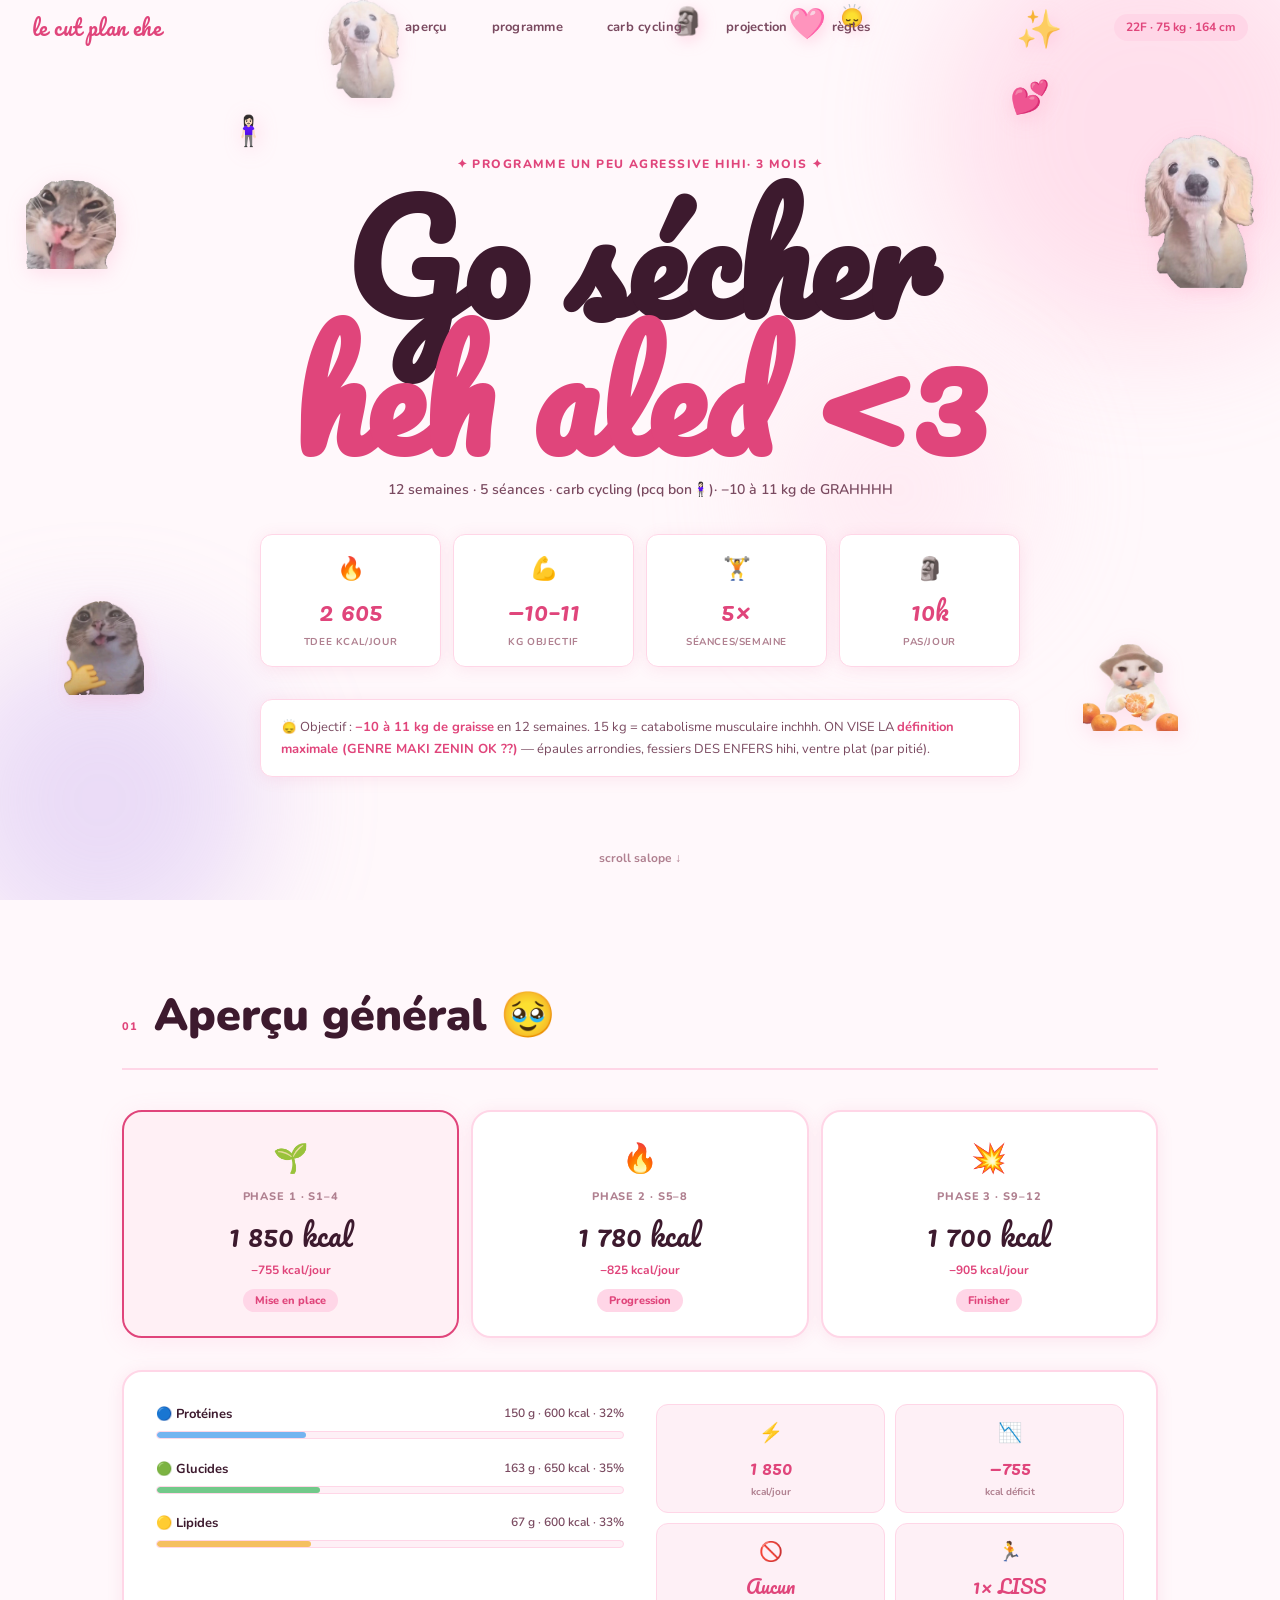
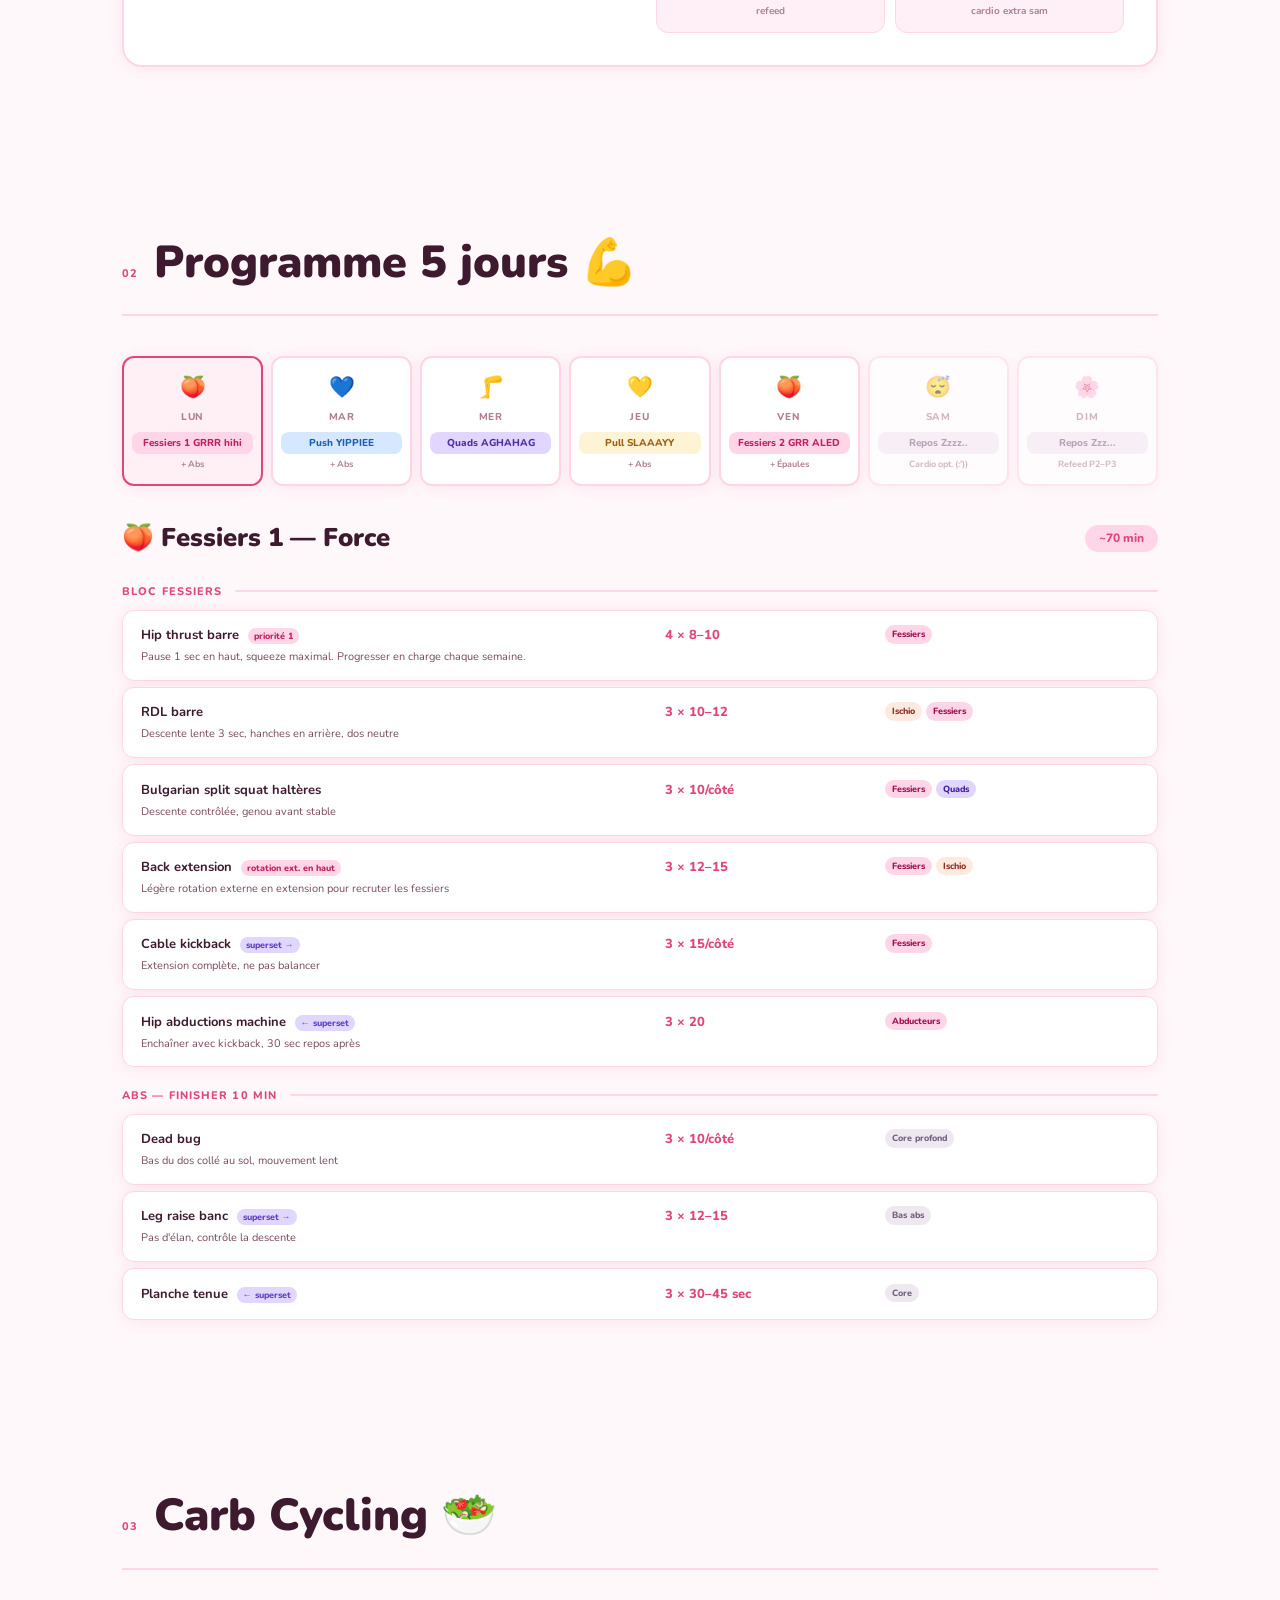
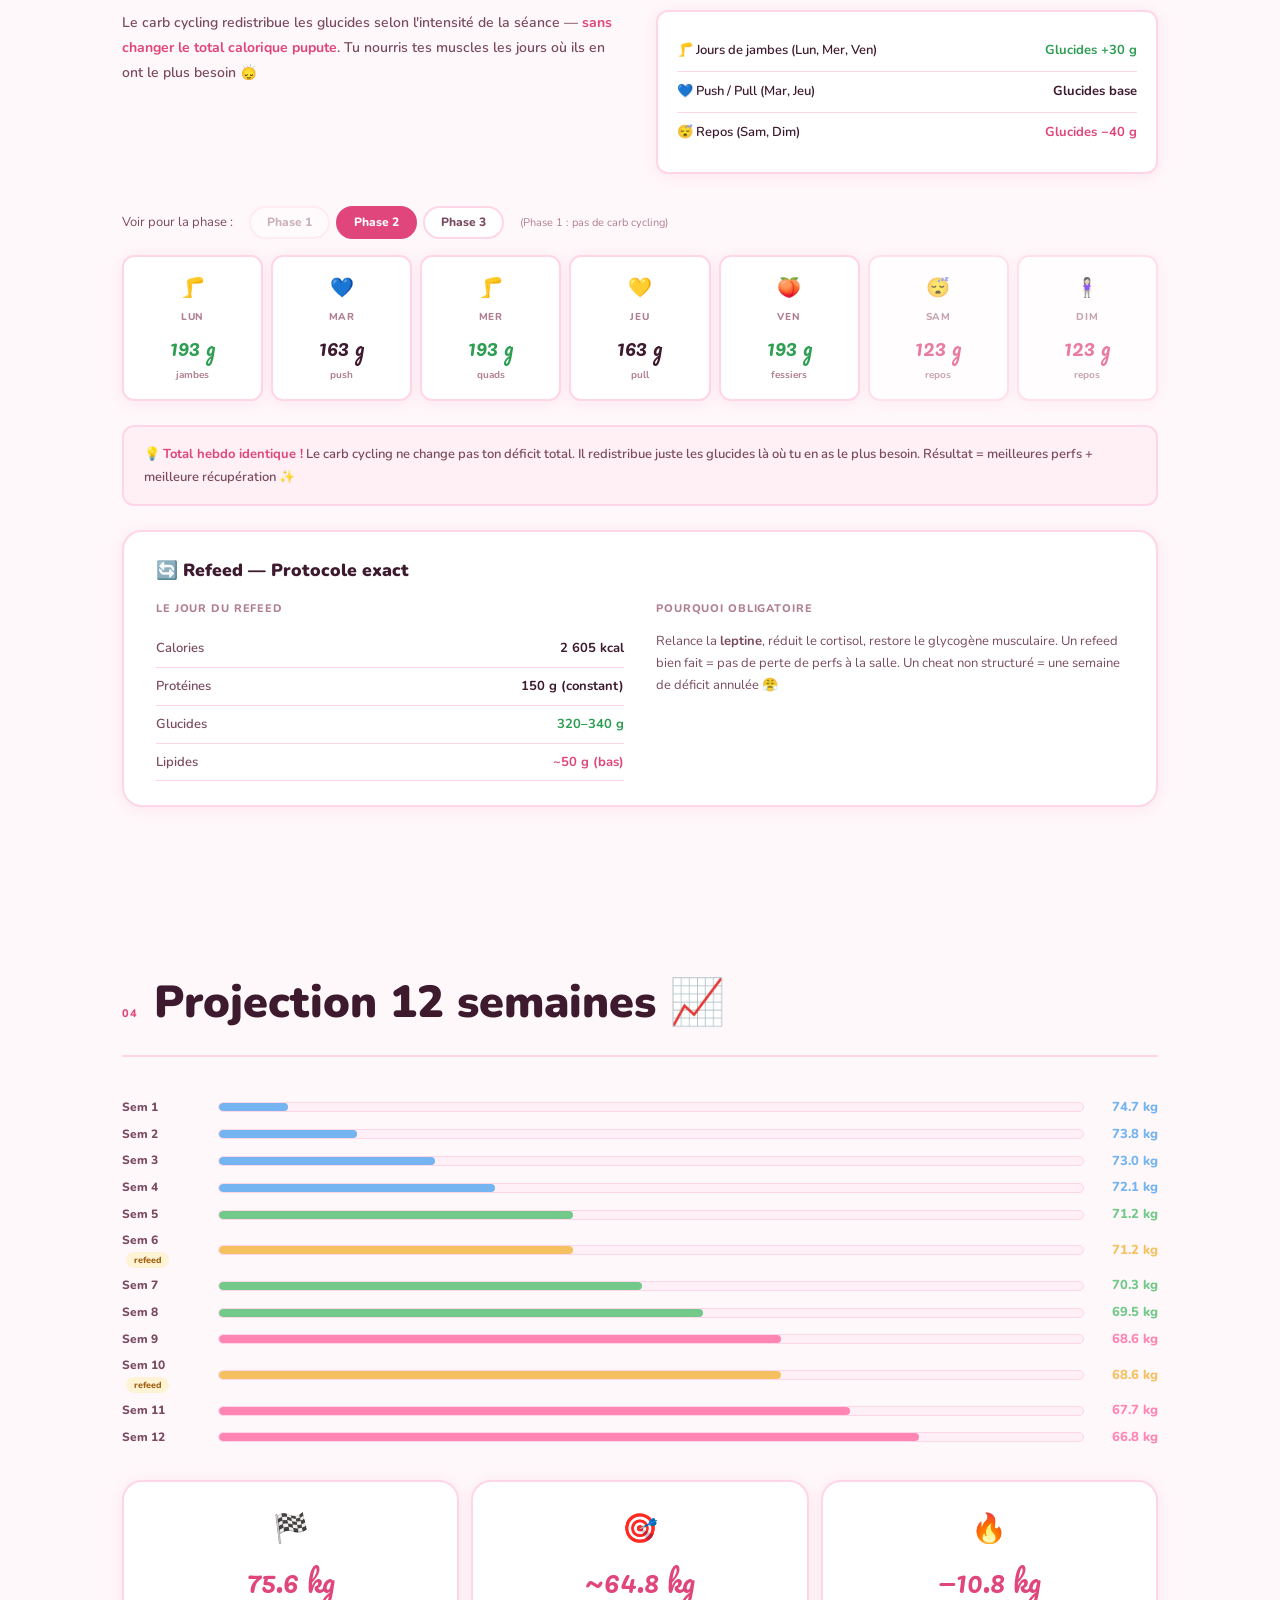
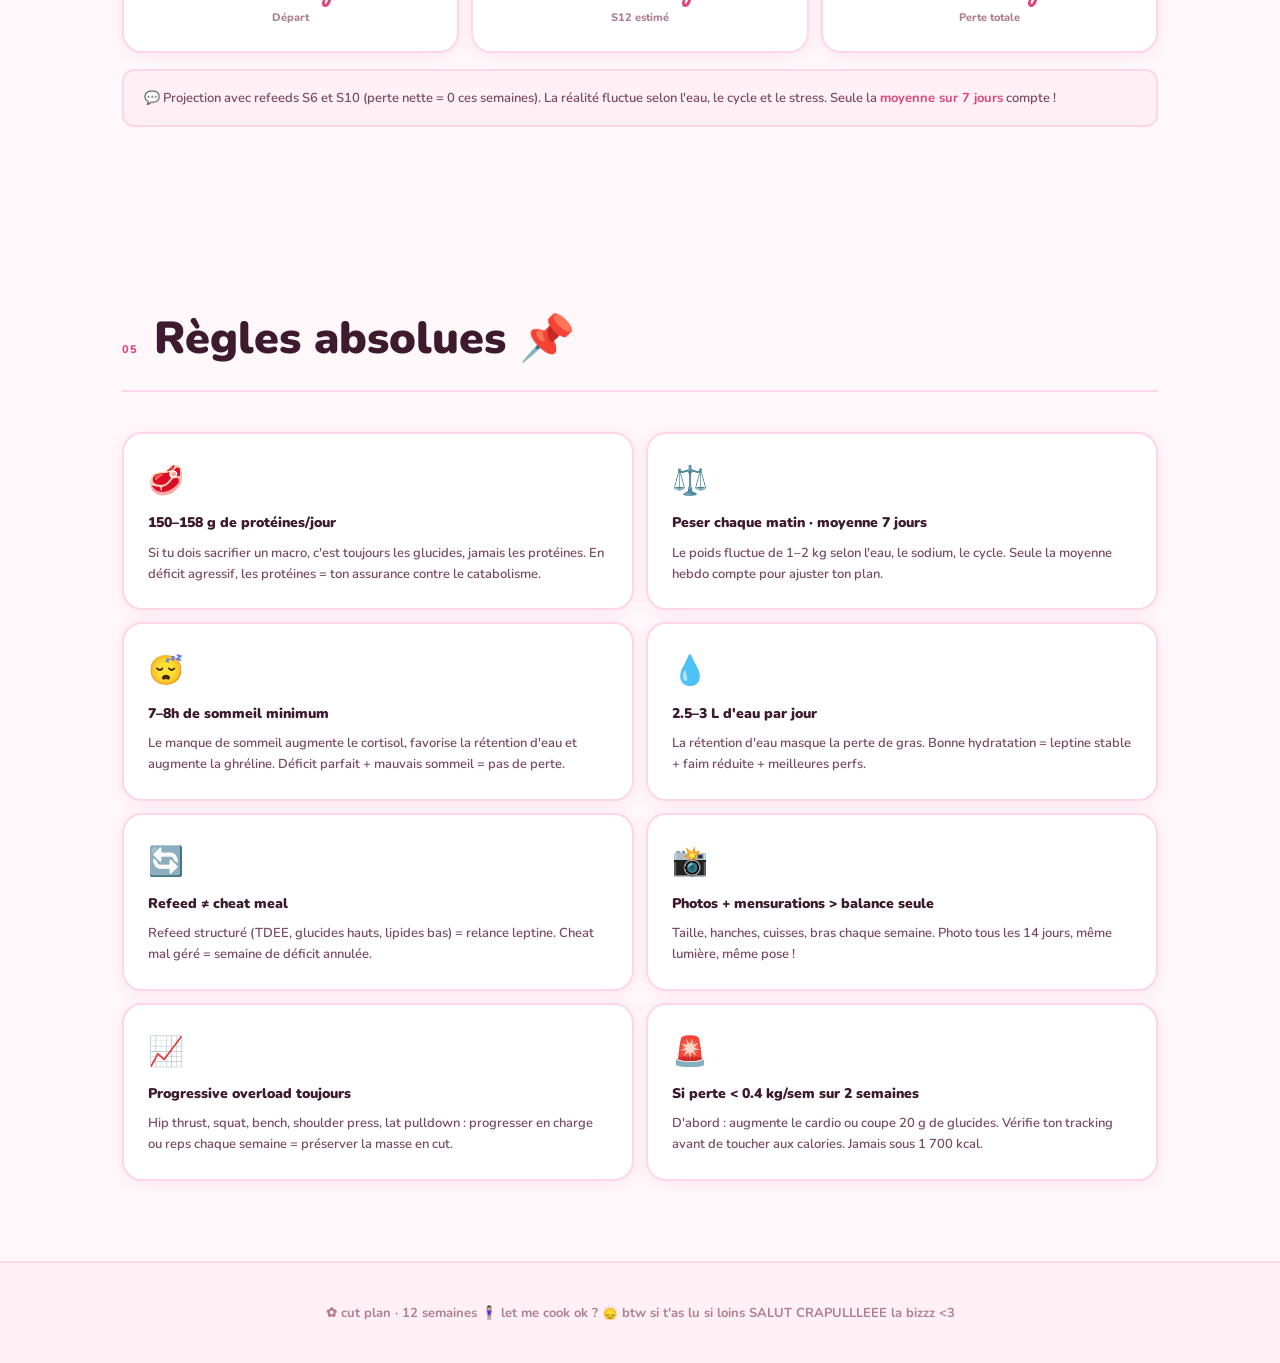
==== index.html @ 2308070e "Add files via upload" ====
<!DOCTYPE html>
<html lang="fr">
<head>
<meta charset="UTF-8">
<meta name="viewport" content="width=device-width, initial-scale=1.0">
<title>LET ME COOK</title>
<link rel="icon" type="image/png" href="stickers/619850903_18077071550522743_1446981766921803759_n.png">
<link href="https://fonts.googleapis.com/css2?family=Nunito:ital,wght@0,400;0,600;0,700;0,800;0,900;1,400&family=Pacifico&display=swap" rel="stylesheet">
<link rel="stylesheet" href="style.css">
</head>
<body>

<div class="progress-bar" id="progressBar"></div>

<!-- FLOATING STICKERS (background decoration) -->
<div class="sticker-layer" id="stickerLayer" aria-hidden="true"></div>

<!-- NAV -->
<nav id="mainNav">
  <div class="nav-logo">le cut plan ehe</div>
  <div class="nav-links">
    <a href="#overview">aperçu</a>
    <a href="#programme">programme</a>
    <a href="#carb-cycling">carb cycling</a>
    <a href="#projection">projection</a>
    <a href="#regles">règles</a>
  </div>
  <div class="nav-tag">22F · 75 kg · 164 cm</div>
</nav>

<!-- HERO -->
<div class="hero">
  <div class="hero-blobs">
    <div class="blob blob-1"></div>
    <div class="blob blob-2"></div>
    <div class="blob blob-3"></div>
  </div>

  <div class="hero-content">
    <div class="hero-eyebrow">✦ programme un peu agressive hihi· 3 mois ✦</div>
    <h1 class="hero-title">Go sécher<br><span>heh aled</span> <span class="hero-heart"> <3 </span></h1>
    <p class="hero-sub">12 semaines · 5 séances · carb cycling (pcq bon🧍🏻‍♀️)· −10 à 11 kg de GRAHHHH</p>

    <div class="hero-stats">
      <div class="hero-stat">
        <div class="hero-stat-icon">🔥</div>
        <div class="hero-stat-val">2 605</div>
        <div class="hero-stat-label">TDEE kcal/jour</div>
      </div>
      <div class="hero-stat">
        <div class="hero-stat-icon">💪</div>
        <div class="hero-stat-val">−10–11</div>
        <div class="hero-stat-label">kg objectif</div>
      </div>
      <div class="hero-stat">
        <div class="hero-stat-icon">🏋️</div>
        <div class="hero-stat-val">5×</div>
        <div class="hero-stat-label">séances/semaine</div>
      </div>
      <div class="hero-stat">
        <div class="hero-stat-icon">🗿</div>
        <div class="hero-stat-val">10k</div>
        <div class="hero-stat-label">pas/jour</div>
      </div>
    </div>

    <div class="hero-note">
      🙂‍↕️ Objectif : <strong>−10 à 11 kg de graisse</strong> en 12 semaines. 15 kg = catabolisme musculaire inchhh. ON VISE LA <strong>définition maximale (GENRE MAKI ZENIN OK ??)</strong> — épaules arrondies, fessiers DES ENFERS hihi, ventre plat (par pitié).
    </div>
  </div>

  <div class="hero-sticker-zone" id="heroStickers"></div>
  <div class="scroll-cue">scroll salope ↓</div>
</div>

<!-- ═══════ 01 APERÇU ═══════ -->
<section id="overview" class="section">
  <div class="section-header reveal">
    <span class="section-num">01</span>
    <h2 class="section-title">Aperçu général 🥹</h2>
  </div>

  <div class="phase-bar reveal">
    <div class="phase-block active" onclick="setPhase(1,this)">
      <div class="phase-emoji">🌱</div>
      <div class="phase-label">Phase 1 · S1–4</div>
      <div class="phase-kcal">1 850 kcal</div>
      <div class="phase-def">−755 kcal/jour</div>
      <div class="phase-tag">Mise en place</div>
    </div>
    <div class="phase-block" onclick="setPhase(2,this)">
      <div class="phase-emoji">🔥</div>
      <div class="phase-label">Phase 2 · S5–8</div>
      <div class="phase-kcal">1 780 kcal</div>
      <div class="phase-def">−825 kcal/jour</div>
      <div class="phase-tag">Progression</div>
    </div>
    <div class="phase-block" onclick="setPhase(3,this)">
      <div class="phase-emoji">💥</div>
      <div class="phase-label">Phase 3 · S9–12</div>
      <div class="phase-kcal">1 700 kcal</div>
      <div class="phase-def">−905 kcal/jour</div>
      <div class="phase-tag">Finisher</div>
    </div>
  </div>

  <div id="phase-p1" class="macro-panel active">
    <div class="macro-card-wrap">
      <div class="macro-bar-group">
        <div class="macro-row">
          <div class="macro-row-top"><span class="macro-name">🔵 Protéines</span><span class="macro-detail">150 g · 600 kcal · 32%</span></div>
          <div class="macro-track"><div class="macro-fill" data-w="32" style="background:var(--blue)"></div></div>
        </div>
        <div class="macro-row">
          <div class="macro-row-top"><span class="macro-name">🟢 Glucides</span><span class="macro-detail">163 g · 650 kcal · 35%</span></div>
          <div class="macro-track"><div class="macro-fill" data-w="35" style="background:var(--green)"></div></div>
        </div>
        <div class="macro-row">
          <div class="macro-row-top"><span class="macro-name">🟡 Lipides</span><span class="macro-detail">67 g · 600 kcal · 33%</span></div>
          <div class="macro-track"><div class="macro-fill" data-w="33" style="background:var(--amber)"></div></div>
        </div>
      </div>
      <div class="macro-stat-grid">
        <div class="mstat"><div class="mstat-icon">⚡</div><div class="mstat-val">1 850</div><div class="mstat-label">kcal/jour</div></div>
        <div class="mstat"><div class="mstat-icon">📉</div><div class="mstat-val">−755</div><div class="mstat-label">kcal déficit</div></div>
        <div class="mstat"><div class="mstat-icon">🚫</div><div class="mstat-val">Aucun</div><div class="mstat-label">refeed</div></div>
        <div class="mstat"><div class="mstat-icon">🏃</div><div class="mstat-val">1× LISS</div><div class="mstat-label">cardio extra sam</div></div>
      </div>
    </div>
  </div>

  <div id="phase-p2" class="macro-panel">
    <div class="macro-card-wrap">
      <div class="macro-bar-group">
        <div class="macro-row">
          <div class="macro-row-top"><span class="macro-name">🔵 Protéines</span><span class="macro-detail">150 g · 600 kcal · 34%</span></div>
          <div class="macro-track"><div class="macro-fill" data-w="34" style="background:var(--blue)"></div></div>
        </div>
        <div class="macro-row">
          <div class="macro-row-top"><span class="macro-name">🟢 Glucides</span><span class="macro-detail">153 g · 612 kcal · 34%</span></div>
          <div class="macro-track"><div class="macro-fill" data-w="34" style="background:var(--green)"></div></div>
        </div>
        <div class="macro-row">
          <div class="macro-row-top"><span class="macro-name">🟡 Lipides</span><span class="macro-detail">64 g · 568 kcal · 32%</span></div>
          <div class="macro-track"><div class="macro-fill" data-w="32" style="background:var(--amber)"></div></div>
        </div>
      </div>
      <div class="macro-stat-grid">
        <div class="mstat"><div class="mstat-icon">⚡</div><div class="mstat-val">1 780</div><div class="mstat-label">kcal/jour</div></div>
        <div class="mstat"><div class="mstat-icon">📉</div><div class="mstat-val">−825</div><div class="mstat-label">kcal déficit</div></div>
        <div class="mstat"><div class="mstat-icon">🔄</div><div class="mstat-val">S6</div><div class="mstat-label">refeed obligatoire</div></div>
        <div class="mstat"><div class="mstat-icon">🏃</div><div class="mstat-val">LISS+HIIT</div><div class="mstat-label">cardio extra (ALED FRR AAAAA)</div></div>
      </div>
    </div>
    <div class="phase-note-cute">💬 Carb cycling (triste vie 😭) ! Refeed OBLIGATOIRE semaine 6 : 2 605 kcal, glucides 320–340 g, lipides bas (~50 g). Ça relance la leptine 🔥 (OUE OUE OUE)</div>
  </div>

  <div id="phase-p3" class="macro-panel">
    <div class="macro-card-wrap">
      <div class="macro-bar-group">
        <div class="macro-row">
          <div class="macro-row-top"><span class="macro-name">🔵 Protéines</span><span class="macro-detail">158 g · 632 kcal · 37%</span></div>
          <div class="macro-track"><div class="macro-fill" data-w="37" style="background:var(--blue)"></div></div>
        </div>
        <div class="macro-row">
          <div class="macro-row-top"><span class="macro-name">🟢 Glucides</span><span class="macro-detail">143 g · 572 kcal · 34%</span></div>
          <div class="macro-track"><div class="macro-fill" data-w="34" style="background:var(--green)"></div></div>
        </div>
        <div class="macro-row">
          <div class="macro-row-top"><span class="macro-name">🟡 Lipides</span><span class="macro-detail">55 g · 495 kcal · 29%</span></div>
          <div class="macro-track"><div class="macro-fill" data-w="29" style="background:var(--amber)"></div></div>
        </div>
      </div>
      <div class="macro-stat-grid">
        <div class="mstat"><div class="mstat-icon">⚡</div><div class="mstat-val">1 700</div><div class="mstat-label">plancher absolu</div></div>
        <div class="mstat"><div class="mstat-icon">📉</div><div class="mstat-val">−905</div><div class="mstat-label">kcal déficit</div></div>
        <div class="mstat"><div class="mstat-icon">🔄</div><div class="mstat-val">hebdo</div><div class="mstat-label">refeed dim. obligatoire</div></div>
        <div class="mstat"><div class="mstat-icon">🏃</div><div class="mstat-val">2× sam+dim</div><div class="mstat-label">LISS + HIIT</div></div>
      </div>
    </div>
    <div class="phase-note-cute">💬 Protéines montées à 158 g pour protéger la masse musculaire. 1 700 kcal = plancher, on descend plus bas. Carb cycling + refeed chaque dimanche !</div>
  </div>
</section>

<!-- ═══════ 02 PROGRAMME ═══════ -->
<section id="programme" class="section">
  <div class="section-header reveal">
    <span class="section-num">02</span>
    <h2 class="section-title">Programme 5 jours 💪</h2>
  </div>

  <div class="week-grid reveal">
    <div class="week-day active" onclick="setDay('lun',this)">
      <div class="wd-emoji">🍑</div>
      <div class="wd-name">Lun</div>
      <div class="wd-label db-glutes">Fessiers 1 GRRR hihi</div>
      <div class="wd-sub">+ Abs</div>
    </div>
    <div class="week-day" onclick="setDay('mar',this)">
      <div class="wd-emoji">💙</div>
      <div class="wd-name">Mar</div>
      <div class="wd-label db-push">Push YIPPIEE</div>
      <div class="wd-sub">+ Abs</div>
    </div>
    <div class="week-day" onclick="setDay('mer',this)">
      <div class="wd-emoji">🦵</div>
      <div class="wd-name">Mer</div>
      <div class="wd-label db-quads">Quads AGHAHAG</div>
      <div class="wd-sub">&nbsp;</div>
    </div>
    <div class="week-day" onclick="setDay('jeu',this)">
      <div class="wd-emoji">💛</div>
      <div class="wd-name">Jeu</div>
      <div class="wd-label db-pull">Pull SLAAAYY</div>
      <div class="wd-sub">+ Abs</div>
    </div>
    <div class="week-day" onclick="setDay('ven',this)">
      <div class="wd-emoji">🍑</div>
      <div class="wd-name">Ven</div>
      <div class="wd-label db-glutes">Fessiers 2 GRR ALED</div>
      <div class="wd-sub">+ Épaules</div>
    </div>
    <div class="week-day rest">
      <div class="wd-emoji">😴</div>
      <div class="wd-name">Sam</div>
      <div class="wd-label db-rest">Repos Zzzz..</div>
      <div class="wd-sub">Cardio opt. (:'))</div>
    </div>
    <div class="week-day rest">
      <div class="wd-emoji">🌸</div>
      <div class="wd-name">Dim</div>
      <div class="wd-label db-rest">Repos Zzz...</div>
      <div class="wd-sub">Refeed P2–P3</div>
    </div>
  </div>

  <!-- Session panels -->
  <div id="day-lun" class="session-panel active">
    <div class="session-head">
      <h3 class="session-title">🍑 Fessiers 1 — Force</h3>
      <span class="session-dur">~70 min</span>
    </div>
    <div class="ex-block-label">Bloc fessiers</div>
    <div class="ex-list">
      <div class="ex-row"><div class="ex-main"><div class="ex-name">Hip thrust barre <span class="tag-key">priorité 1</span></div><div class="ex-note">Pause 1 sec en haut, squeeze maximal. Progresser en charge chaque semaine.</div></div><div class="ex-sets">4 × 8–10</div><div class="ex-pills"><span class="mpill mp-g">Fessiers</span></div></div>
      <div class="ex-row"><div class="ex-main"><div class="ex-name">RDL barre</div><div class="ex-note">Descente lente 3 sec, hanches en arrière, dos neutre</div></div><div class="ex-sets">3 × 10–12</div><div class="ex-pills"><span class="mpill mp-h">Ischio</span><span class="mpill mp-g">Fessiers</span></div></div>
      <div class="ex-row"><div class="ex-main"><div class="ex-name">Bulgarian split squat haltères</div><div class="ex-note">Descente contrôlée, genou avant stable</div></div><div class="ex-sets">3 × 10/côté</div><div class="ex-pills"><span class="mpill mp-g">Fessiers</span><span class="mpill mp-q">Quads</span></div></div>
      <div class="ex-row"><div class="ex-main"><div class="ex-name">Back extension <span class="tag-key">rotation ext. en haut</span></div><div class="ex-note">Légère rotation externe en extension pour recruter les fessiers</div></div><div class="ex-sets">3 × 12–15</div><div class="ex-pills"><span class="mpill mp-g">Fessiers</span><span class="mpill mp-h">Ischio</span></div></div>
      <div class="ex-row"><div class="ex-main"><div class="ex-name">Cable kickback <span class="tag-ss">superset →</span></div><div class="ex-note">Extension complète, ne pas balancer</div></div><div class="ex-sets">3 × 15/côté</div><div class="ex-pills"><span class="mpill mp-g">Fessiers</span></div></div>
      <div class="ex-row"><div class="ex-main"><div class="ex-name">Hip abductions machine <span class="tag-ss">← superset</span></div><div class="ex-note">Enchaîner avec kickback, 30 sec repos après</div></div><div class="ex-sets">3 × 20</div><div class="ex-pills"><span class="mpill mp-g">Abducteurs</span></div></div>
    </div>
    <div class="ex-block-label">Abs — finisher 10 min</div>
    <div class="ex-list">
      <div class="ex-row"><div class="ex-main"><div class="ex-name">Dead bug</div><div class="ex-note">Bas du dos collé au sol, mouvement lent</div></div><div class="ex-sets">3 × 10/côté</div><div class="ex-pills"><span class="mpill mp-core">Core profond</span></div></div>
      <div class="ex-row"><div class="ex-main"><div class="ex-name">Leg raise banc <span class="tag-ss">superset →</span></div><div class="ex-note">Pas d'élan, contrôle la descente</div></div><div class="ex-sets">3 × 12–15</div><div class="ex-pills"><span class="mpill mp-core">Bas abs</span></div></div>
      <div class="ex-row"><div class="ex-main"><div class="ex-name">Planche tenue <span class="tag-ss">← superset</span></div></div><div class="ex-sets">3 × 30–45 sec</div><div class="ex-pills"><span class="mpill mp-core">Core</span></div></div>
    </div>
  </div>

  <div id="day-mar" class="session-panel">
    <div class="session-head"><h3 class="session-title">💙 Push — Pecs · Épaules · Triceps</h3><span class="session-dur">~70 min</span></div>
    <div class="ex-block-label">Bloc principal</div>
    <div class="ex-list">
      <div class="ex-row"><div class="ex-main"><div class="ex-name">Bench press plat barre</div><div class="ex-note">Coudes à 45–60°, prise légèrement large</div></div><div class="ex-sets">4 × 6–8</div><div class="ex-pills"><span class="mpill mp-c">Pecs</span><span class="mpill mp-t">Triceps</span></div></div>
      <div class="ex-row"><div class="ex-main"><div class="ex-name">Shoulder press haltères <span class="tag-key">priorité 2</span></div><div class="ex-note">Avant bench incliné — delts frais. Objectif épaules arrondies !</div></div><div class="ex-sets">4 × 8–10</div><div class="ex-pills"><span class="mpill mp-s">Épaules</span><span class="mpill mp-t">Triceps</span></div></div>
      <div class="ex-row"><div class="ex-main"><div class="ex-name">Bench press incliné haltères</div><div class="ex-note">Inclinaison 30–40°, focus pec haut</div></div><div class="ex-sets">3 × 10–12</div><div class="ex-pills"><span class="mpill mp-c">Pecs haut</span></div></div>
      <div class="ex-row"><div class="ex-main"><div class="ex-name">Butterfly pec deck</div><div class="ex-note">Étirement complet, contraction forte en fin</div></div><div class="ex-sets">3 × 12–15</div><div class="ex-pills"><span class="mpill mp-c">Pecs</span></div></div>
      <div class="ex-row"><div class="ex-main"><div class="ex-name">Lateral raises câble unilatéral <span class="tag-key">câble > haltère</span></div><div class="ex-note">Tension constante tout le ROM. 2–3 sec en descente.</div></div><div class="ex-sets">4 × 15–20/côté</div><div class="ex-pills"><span class="mpill mp-s">Delt médian</span></div></div>
      <div class="ex-row"><div class="ex-main"><div class="ex-name">Triceps pushdown câble <span class="tag-ss">superset →</span></div><div class="ex-note">Coudes fixes, extension complète</div></div><div class="ex-sets">3 × 12–15</div><div class="ex-pills"><span class="mpill mp-t">Triceps</span></div></div>
      <div class="ex-row"><div class="ex-main"><div class="ex-name">Overhead extension câble <span class="tag-ss">← superset</span></div><div class="ex-note">Long chef — bras définis de face et de côté</div></div><div class="ex-sets">3 × 12–15</div><div class="ex-pills"><span class="mpill mp-t">Triceps long</span></div></div>
    </div>
    <div class="ex-block-label">Abs — finisher 10 min</div>
    <div class="ex-list">
      <div class="ex-row"><div class="ex-main"><div class="ex-name">Cable crunch à genoux</div><div class="ex-note">Flexion de colonne, charge progressive</div></div><div class="ex-sets">4 × 15–20</div><div class="ex-pills"><span class="mpill mp-core">Droit abdo</span></div></div>
      <div class="ex-row"><div class="ex-main"><div class="ex-name">Shoulder tap planche <span class="tag-ss">superset →</span></div></div><div class="ex-sets">3 × 20 taps</div><div class="ex-pills"><span class="mpill mp-core">Core</span></div></div>
      <div class="ex-row"><div class="ex-main"><div class="ex-name">Russian twist lesté <span class="tag-ss">← superset</span></div></div><div class="ex-sets">3 × 20</div><div class="ex-pills"><span class="mpill mp-core">Obliques</span></div></div>
    </div>
  </div>

  <div id="day-mer" class="session-panel">
    <div class="session-head"><h3 class="session-title">🦵 Jambes — Quads dominant</h3><span class="session-dur">~60 min</span></div>
    <div class="ex-block-label">Bloc principal — pas d'abs ce jour</div>
    <div class="ex-list">
      <div class="ex-row"><div class="ex-main"><div class="ex-name">Squat barre <span class="tag-key">composé clé</span></div><div class="ex-note">Stance moyen, descente sous parallèle</div></div><div class="ex-sets">4 × 6–8</div><div class="ex-pills"><span class="mpill mp-q">Quads</span><span class="mpill mp-g">Fessiers</span></div></div>
      <div class="ex-row"><div class="ex-main"><div class="ex-name">Leg press incliné</div><div class="ex-note">Pieds serrés et bas = focus quads</div></div><div class="ex-sets">4 × 10–12</div><div class="ex-pills"><span class="mpill mp-q">Quads</span></div></div>
      <div class="ex-row"><div class="ex-main"><div class="ex-name">Leg press horizontal unilatéral</div><div class="ex-note">Correction déséquilibres G/D</div></div><div class="ex-sets">3 × 12/côté</div><div class="ex-pills"><span class="mpill mp-q">Quads</span></div></div>
      <div class="ex-row"><div class="ex-main"><div class="ex-name">Leg extension machine <span class="tag-new">ajouté</span></div><div class="ex-note">Isolation pure quads. Pause 1 sec en haut.</div></div><div class="ex-sets">3 × 15–20</div><div class="ex-pills"><span class="mpill mp-q">Quads</span></div></div>
      <div class="ex-row"><div class="ex-main"><div class="ex-name">Leg curl allongé <span class="tag-new">ajouté</span></div><div class="ex-note">Équilibre ischio/quads — santé des genoux</div></div><div class="ex-sets">3 × 12–15</div><div class="ex-pills"><span class="mpill mp-h">Ischio</span></div></div>
      <div class="ex-row"><div class="ex-main"><div class="ex-name">Hip adductions machine <span class="tag-ss">superset →</span></div></div><div class="ex-sets">3 × 20</div><div class="ex-pills"><span class="mpill mp-g">Adducteurs</span></div></div>
      <div class="ex-row"><div class="ex-main"><div class="ex-name">Hip abductions machine <span class="tag-ss">← superset</span></div></div><div class="ex-sets">3 × 20</div><div class="ex-pills"><span class="mpill mp-g">Abducteurs</span></div></div>
    </div>
  </div>

  <div id="day-jeu" class="session-panel">
    <div class="session-head"><h3 class="session-title">💛 Pull — Dos · Biceps · Arrière-épaule</h3><span class="session-dur">~70 min</span></div>
    <div class="ex-block-label">Bloc principal</div>
    <div class="ex-list">
      <div class="ex-row"><div class="ex-main"><div class="ex-name">Lat pulldown prise large</div><div class="ex-note">Descente au menton, coudes vers les hanches</div></div><div class="ex-sets">4 × 8–10</div><div class="ex-pills"><span class="mpill mp-b">Grand dorsal</span></div></div>
      <div class="ex-row"><div class="ex-main"><div class="ex-name">Seated cable row prise neutre <span class="tag-key">sem. impaires</span></div><div class="ex-note">Plus de charge = plus d'épaisseur dorsale</div></div><div class="ex-sets">4 × 10–12</div><div class="ex-pills"><span class="mpill mp-b">Trapèzes</span><span class="mpill mp-b">Rhomboïdes</span></div></div>
      <div class="ex-row"><div class="ex-main"><div class="ex-name">Single arm cable row <span class="tag-key">sem. paires</span></div></div><div class="ex-sets">3 × 12/côté</div><div class="ex-pills"><span class="mpill mp-b">Dorsal</span></div></div>
      <div class="ex-row"><div class="ex-main"><div class="ex-name">Face pull câble corde</div><div class="ex-note">Rotation externe. Santé rotateurs + delt arrière.</div></div><div class="ex-sets">4 × 15–20</div><div class="ex-pills"><span class="mpill mp-r">Delt arrière</span></div></div>
      <div class="ex-row"><div class="ex-main"><div class="ex-name">Reverse cable fly unilatéral</div></div><div class="ex-sets">3 × 15/côté</div><div class="ex-pills"><span class="mpill mp-r">Delt arrière</span></div></div>
      <div class="ex-row"><div class="ex-main"><div class="ex-name">Preacher curl unilatéral câble</div><div class="ex-note">Tension constante, contraction complète</div></div><div class="ex-sets">3 × 12/côté</div><div class="ex-pills"><span class="mpill mp-bi">Biceps</span></div></div>
      <div class="ex-row"><div class="ex-main"><div class="ex-name">Hammer curl haltères</div><div class="ex-note">Brachial + biceps — épaisseur du bras</div></div><div class="ex-sets">3 × 12–15</div><div class="ex-pills"><span class="mpill mp-bi">Brachial</span></div></div>
    </div>
    <div class="ex-block-label">Abs — finisher 10 min</div>
    <div class="ex-list">
      <div class="ex-row"><div class="ex-main"><div class="ex-name">Cable crunch à genoux <span class="tag-ss">superset →</span></div></div><div class="ex-sets">3 × 15–20</div><div class="ex-pills"><span class="mpill mp-core">Droit abdo</span></div></div>
      <div class="ex-row"><div class="ex-main"><div class="ex-name">Dead bug <span class="tag-ss">← superset</span></div></div><div class="ex-sets">3 × 10/côté</div><div class="ex-pills"><span class="mpill mp-core">Core profond</span></div></div>
      <div class="ex-row"><div class="ex-main"><div class="ex-name">Planche tenue</div><div class="ex-note">Progresser vers 60 sec en phase 3</div></div><div class="ex-sets">3 × 40–60 sec</div><div class="ex-pills"><span class="mpill mp-core">Core</span></div></div>
    </div>
  </div>

  <div id="day-ven" class="session-panel">
    <div class="session-head"><h3 class="session-title">🍑 Fessiers 2 + Accessoires Épaules</h3><span class="session-dur">~70 min</span></div>
    <div class="ex-block-label">Bloc fessiers — volume & pump</div>
    <div class="ex-list">
      <div class="ex-row"><div class="ex-main"><div class="ex-name">Hip thrust barre — lourd <span class="tag-key">vise +2.5–5 kg vs lun</span></div></div><div class="ex-sets">4 × 6–8</div><div class="ex-pills"><span class="mpill mp-g">Fessiers</span></div></div>
      <div class="ex-row"><div class="ex-main"><div class="ex-name">Bulgarian split squat — tempo lent</div><div class="ex-note">Descente 4 sec, focus ressenti fessier</div></div><div class="ex-sets">3 × 12–15/côté</div><div class="ex-pills"><span class="mpill mp-g">Fessiers</span><span class="mpill mp-q">Quads</span></div></div>
      <div class="ex-row"><div class="ex-main"><div class="ex-name">RDL unilatéral haltère <span class="tag-new">ajouté</span></div></div><div class="ex-sets">3 × 10–12/côté</div><div class="ex-pills"><span class="mpill mp-h">Ischio</span><span class="mpill mp-g">Fessiers</span></div></div>
      <div class="ex-row"><div class="ex-main"><div class="ex-name">Cable kickback <span class="tag-ss">superset →</span></div></div><div class="ex-sets">4 × 15/côté</div><div class="ex-pills"><span class="mpill mp-g">Fessiers</span></div></div>
      <div class="ex-row"><div class="ex-main"><div class="ex-name">Hip abductions machine <span class="tag-ss">← superset</span></div></div><div class="ex-sets">4 × 20</div><div class="ex-pills"><span class="mpill mp-g">Abducteurs</span></div></div>
      <div class="ex-row"><div class="ex-main"><div class="ex-name">Glute bridge sol + mini-band <span class="tag-new">ajouté</span></div><div class="ex-note">Band aux genoux. 2 sec en haut.</div></div><div class="ex-sets">3 × 20–25</div><div class="ex-pills"><span class="mpill mp-g">Fessiers</span></div></div>
    </div>
    <div class="ex-block-label">Accessoires épaules — 2e session semaine</div>
    <div class="ex-list">
      <div class="ex-row"><div class="ex-main"><div class="ex-name">Lateral raises câble unilatéral</div><div class="ex-note">Volume extra delt médian. Charge légère, technique parfaite.</div></div><div class="ex-sets">3 × 20/côté</div><div class="ex-pills"><span class="mpill mp-s">Delt médian</span></div></div>
      <div class="ex-row"><div class="ex-main"><div class="ex-name">Face pull + Band pull-apart <span class="tag-ss">superset</span></div></div><div class="ex-sets">3 × 15+20</div><div class="ex-pills"><span class="mpill mp-r">Delt arrière</span></div></div>
      <div class="ex-row"><div class="ex-main"><div class="ex-name">Overhead extension câble</div></div><div class="ex-sets">3 × 15</div><div class="ex-pills"><span class="mpill mp-t">Triceps long</span></div></div>
    </div>
  </div>
</section>

<!-- ═══════ 03 CARB CYCLING ═══════ -->
<section id="carb-cycling" class="section">
  <div class="section-header reveal">
    <span class="section-num">03</span>
    <h2 class="section-title">Carb Cycling 🥗</h2>
  </div>

  <div class="cc-intro reveal">
    <p>Le carb cycling redistribue les glucides selon l'intensité de la séance — <strong>sans changer le total calorique pupute</strong>. Tu nourris tes muscles les jours où ils en ont le plus besoin 🙂‍↕️</p>
    <div class="cc-rules-box">
      <div class="cc-rule-row"><span>🦵 Jours de jambes (Lun, Mer, Ven)</span><strong style="color:var(--green-dark)">Glucides +30 g</strong></div>
      <div class="cc-rule-row"><span>💙 Push / Pull (Mar, Jeu)</span><strong>Glucides base</strong></div>
      <div class="cc-rule-row" style="border:none"><span>😴 Repos (Sam, Dim)</span><strong style="color:var(--pink-dark)">Glucides −40 g</strong></div>
    </div>
  </div>

  <div style="display:flex;align-items:center;gap:1rem;margin-bottom:1rem;flex-wrap:wrap" class="reveal">
    <span style="font-size:13px;color:var(--text-muted)">Voir pour la phase :</span>
    <div class="cc-tabs">
      <div class="cc-tab disabled">Phase 1</div>
      <div class="cc-tab active" onclick="setCCPhase(2,this)">Phase 2</div>
      <div class="cc-tab" onclick="setCCPhase(3,this)">Phase 3</div>
    </div>
    <span style="font-size:11px;color:var(--text-faint)">(Phase 1 : pas de carb cycling)</span>
  </div>

  <div id="cc-p2" class="cc-week reveal">
    <div class="cc-day"><div class="cc-icon">🦵</div><div class="cc-dname">Lun</div><div class="cc-g" style="color:var(--green-dark)">193 g</div><div class="cc-type">jambes</div></div>
    <div class="cc-day"><div class="cc-icon">💙</div><div class="cc-dname">Mar</div><div class="cc-g">163 g</div><div class="cc-type">push</div></div>
    <div class="cc-day"><div class="cc-icon">🦵</div><div class="cc-dname">Mer</div><div class="cc-g" style="color:var(--green-dark)">193 g</div><div class="cc-type">quads</div></div>
    <div class="cc-day"><div class="cc-icon">💛</div><div class="cc-dname">Jeu</div><div class="cc-g">163 g</div><div class="cc-type">pull</div></div>
    <div class="cc-day"><div class="cc-icon">🍑</div><div class="cc-dname">Ven</div><div class="cc-g" style="color:var(--green-dark)">193 g</div><div class="cc-type">fessiers</div></div>
    <div class="cc-day" style="opacity:.7"><div class="cc-icon">😴</div><div class="cc-dname">Sam</div><div class="cc-g" style="color:var(--pink-dark)">123 g</div><div class="cc-type">repos</div></div>
    <div class="cc-day" style="opacity:.7"><div class="cc-icon">🧍🏻‍♀️</div><div class="cc-dname">Dim</div><div class="cc-g" style="color:var(--pink-dark)">123 g</div><div class="cc-type">repos</div></div>
  </div>
  <div id="cc-p3" class="cc-week reveal" style="display:none">
    <div class="cc-day"><div class="cc-icon">🦵</div><div class="cc-dname">Lun</div><div class="cc-g" style="color:var(--green-dark)">173 g</div><div class="cc-type">jambes</div></div>
    <div class="cc-day"><div class="cc-icon">💙</div><div class="cc-dname">Mar</div><div class="cc-g">143 g</div><div class="cc-type">push</div></div>
    <div class="cc-day"><div class="cc-icon">🦵</div><div class="cc-dname">Mer</div><div class="cc-g" style="color:var(--green-dark)">173 g</div><div class="cc-type">quads</div></div>
    <div class="cc-day"><div class="cc-icon">💛</div><div class="cc-dname">Jeu</div><div class="cc-g">143 g</div><div class="cc-type">pull</div></div>
    <div class="cc-day"><div class="cc-icon">🍑</div><div class="cc-dname">Ven</div><div class="cc-g" style="color:var(--green-dark)">173 g</div><div class="cc-type">fessiers</div></div>
    <div class="cc-day" style="opacity:.7"><div class="cc-icon">😴</div><div class="cc-dname">Sam</div><div class="cc-g" style="color:var(--pink-dark)">103 g</div><div class="cc-type">repos</div></div>
    <div class="cc-day"><div class="cc-icon">🔄</div><div class="cc-dname">Dim</div><div class="cc-g" style="color:#f59f00;font-size:1rem">REFEED</div><div class="cc-type" style="color:#f59f00">2605 kcal</div></div>
  </div>

  <div class="cute-note reveal">
    💡 <strong>Total hebdo identique !</strong> Le carb cycling ne change pas ton déficit total. Il redistribue juste les glucides là où tu en as le plus besoin. Résultat = meilleures perfs + meilleure récupération ✨
  </div>

  <div class="refeed-box reveal">
    <div class="refeed-title">🔄 Refeed — Protocole exact</div>
    <div class="refeed-grid">
      <div>
        <div class="refeed-sub">Le jour du refeed</div>
        <div class="refeed-row"><span>Calories</span><strong>2 605 kcal</strong></div>
        <div class="refeed-row"><span>Protéines</span><strong>150 g (constant)</strong></div>
        <div class="refeed-row"><span>Glucides</span><strong style="color:var(--green-dark)">320–340 g</strong></div>
        <div class="refeed-row"><span>Lipides</span><strong style="color:var(--pink-dark)">~50 g (bas)</strong></div>
      </div>
      <div>
        <div class="refeed-sub">Pourquoi obligatoire</div>
        <p style="font-size:13px;line-height:1.7;color:var(--text-muted)">Relance la <strong>leptine</strong>, réduit le cortisol, restore le glycogène musculaire. Un refeed bien fait = pas de perte de perfs à la salle. Un cheat non structuré = une semaine de déficit annulée 😤</p>
      </div>
    </div>
  </div>
</section>

<!-- ═══════ 04 PROJECTION ═══════ -->
<section id="projection" class="section">
  <div class="section-header reveal">
    <span class="section-num">04</span>
    <h2 class="section-title">Projection 12 semaines 📈</h2>
  </div>
  <div class="proj-container" id="projRows"></div>
  <div class="proj-summary reveal">
    <div class="proj-s"><div class="proj-s-icon">🏁</div><div class="proj-s-val">75.6 kg</div><div class="proj-s-label">Départ</div></div>
    <div class="proj-s"><div class="proj-s-icon">🎯</div><div class="proj-s-val">~64.8 kg</div><div class="proj-s-label">S12 estimé</div></div>
    <div class="proj-s"><div class="proj-s-icon">🔥</div><div class="proj-s-val">−10.8 kg</div><div class="proj-s-label">Perte totale</div></div>
  </div>
  <p class="cute-note reveal">💬 Projection avec refeeds S6 et S10 (perte nette = 0 ces semaines). La réalité fluctue selon l'eau, le cycle et le stress. Seule la <strong>moyenne sur 7 jours</strong> compte !</p>
</section>

<!-- ═══════ 05 RÈGLES ═══════ -->
<section id="regles" class="section">
  <div class="section-header reveal">
    <span class="section-num">05</span>
    <h2 class="section-title">Règles absolues 📌</h2>
  </div>
  <div class="rules-grid">
    <div class="rule-card reveal stagger-1"><div class="rule-icon">🥩</div><div class="rule-title">150–158 g de protéines/jour</div><div class="rule-body">Si tu dois sacrifier un macro, c'est toujours les glucides, jamais les protéines. En déficit agressif, les protéines = ton assurance contre le catabolisme.</div></div>
    <div class="rule-card reveal stagger-2"><div class="rule-icon">⚖️</div><div class="rule-title">Peser chaque matin · moyenne 7 jours</div><div class="rule-body">Le poids fluctue de 1–2 kg selon l'eau, le sodium, le cycle. Seule la moyenne hebdo compte pour ajuster ton plan.</div></div>
    <div class="rule-card reveal stagger-3"><div class="rule-icon">😴</div><div class="rule-title">7–8h de sommeil minimum</div><div class="rule-body">Le manque de sommeil augmente le cortisol, favorise la rétention d'eau et augmente la ghréline. Déficit parfait + mauvais sommeil = pas de perte.</div></div>
    <div class="rule-card reveal stagger-4"><div class="rule-icon">💧</div><div class="rule-title">2.5–3 L d'eau par jour</div><div class="rule-body">La rétention d'eau masque la perte de gras. Bonne hydratation = leptine stable + faim réduite + meilleures perfs.</div></div>
    <div class="rule-card reveal stagger-5"><div class="rule-icon">🔄</div><div class="rule-title">Refeed ≠ cheat meal</div><div class="rule-body">Refeed structuré (TDEE, glucides hauts, lipides bas) = relance leptine. Cheat mal géré = semaine de déficit annulée.</div></div>
    <div class="rule-card reveal stagger-6"><div class="rule-icon">📸</div><div class="rule-title">Photos + mensurations > balance seule</div><div class="rule-body">Taille, hanches, cuisses, bras chaque semaine. Photo tous les 14 jours, même lumière, même pose !</div></div>
    <div class="rule-card reveal"><div class="rule-icon">📈</div><div class="rule-title">Progressive overload toujours</div><div class="rule-body">Hip thrust, squat, bench, shoulder press, lat pulldown : progresser en charge ou reps chaque semaine = préserver la masse en cut.</div></div>
    <div class="rule-card reveal"><div class="rule-icon">🚨</div><div class="rule-title">Si perte &lt; 0.4 kg/sem sur 2 semaines</div><div class="rule-body">D'abord : augmente le cardio ou coupe 20 g de glucides. Vérifie ton tracking avant de toucher aux calories. Jamais sous 1 700 kcal.</div></div>
  </div>
</section>

<footer>
  ✿ cut plan · 12 semaines 🧍🏻‍♀️ let me cook ok ? 🙂‍↕️
  btw si t'as lu si loins SALUT CRAPULLLEEE la bizzz <3
</footer>

<script src="sticker_data.js"></script>
<script src="script.js"></script>
</body>
</html>
---- style.css ----
*,*::before,*::after{box-sizing:border-box;margin:0;padding:0}

:root {
  --pink-light: #fff0f5;
  --pink-mid:   #ffd6e7;
  --pink-soft:  #ffb3d1;
  --pink-main:  #ff85b3;
  --pink-dark:  #e0457b;
  --white:      #ffffff;
  --cream:      #fff8fb;
  --cream2:     #fef0f6;
  --text:       #3d1a2e;
  --text-muted: #7a4a60;
  --text-faint: #b08090;
  --blue:       #74b4f0;
  --green:      #72c98a;
  --green-dark: #2e9e52;
  --amber:      #f5c060;
  --red:        #f07070;
  --purple:     #c4a8f0;
  --shadow-soft: 0 4px 24px rgba(255,133,179,.12);
  --shadow-card: 0 2px 16px rgba(224,69,123,.1);
  --radius: 20px;
  --radius-sm: 12px;
  --font-display: 'Pacifico', cursive;
  --font-body: 'Nunito', sans-serif;
}

html { scroll-behavior: smooth }
body {
  background: var(--cream);
  color: var(--text);
  font-family: var(--font-body);
  font-size: 15px;
  line-height: 1.6;
  overflow-x: hidden;
}

/* ── SCROLL REVEAL ── */
.reveal { opacity:0; transform:translateY(20px); transition:opacity .55s ease, transform .55s ease }
.reveal.visible { opacity:1; transform:none }
.stagger-1{transition-delay:.05s} .stagger-2{transition-delay:.1s}
.stagger-3{transition-delay:.15s} .stagger-4{transition-delay:.2s}
.stagger-5{transition-delay:.25s} .stagger-6{transition-delay:.3s}

/* ── PROGRESS BAR ── */
.progress-bar {
  position: fixed; top: 0; left: 0; height: 3px;
  background: linear-gradient(90deg, var(--pink-main), var(--purple));
  width: 0%; z-index: 200; transition: width .1s linear;
  border-radius: 0 2px 2px 0;
}

/* ── FLOATING STICKERS ── */
.sticker-layer {
  position: fixed; inset: 0; pointer-events: none;
  z-index: 0; overflow: hidden;
}
.sticker-float {
  position: absolute;
  animation: stickerFloat linear infinite;
  will-change: transform;
  filter: drop-shadow(2px 4px 8px rgba(255,133,179,.3));
}
@keyframes stickerFloat {
  0%   { transform: translateY(100vh) rotate(var(--r0)) scale(var(--sc)); opacity:0 }
  5%   { opacity: .9 }
  95%  { opacity: .9 }
  100% { transform: translateY(-180px) rotate(var(--r1)) scale(var(--sc)); opacity:0 }
}

/* ── NAV ── */
nav {
  position: fixed; top: 0; left: 0; right: 0; z-index: 100;
  display: flex; align-items: center; justify-content: space-between;
  padding: 0 2rem; height: 56px;
  background: rgba(255,255,255,0);
  backdrop-filter: blur(0);
  border-bottom: 1.5px solid transparent;
  transition: all .4s ease;
}
nav.scrolled {
  background: rgba(255,248,251,.92);
  backdrop-filter: blur(14px);
  border-bottom-color: var(--pink-mid);
  box-shadow: 0 2px 20px rgba(255,133,179,.12);
}
.nav-logo {
  font-family: var(--font-display); font-size: 1.3rem;
  color: var(--pink-dark); letter-spacing: .02em;
}
.nav-links { display: flex; gap: 1.5rem }
.nav-links a {
  font-size: 13px; font-weight: 700; color: var(--text-muted);
  text-decoration: none; letter-spacing: .02em;
  padding: 4px 10px; border-radius: 20px;
  transition: all .2s;
}
.nav-links a:hover, .nav-links a.active-link {
  color: var(--pink-dark); background: var(--pink-mid);
}
.nav-tag {
  font-size: 12px; font-weight: 700; color: var(--pink-dark);
  background: var(--pink-mid); padding: 4px 12px; border-radius: 20px;
}

/* ── HERO ── */
.hero {
  min-height: 100vh; display: flex; flex-direction: column;
  justify-content: center; align-items: center; text-align: center;
  padding: 6rem 2rem 4rem; position: relative; overflow: hidden;
}
.hero-blobs { position: absolute; inset: 0; pointer-events: none }
.blob {
  position: absolute; border-radius: 50%;
  filter: blur(60px); opacity: .35; animation: blobMove 8s ease-in-out infinite alternate;
}
.blob-1 { width:420px;height:420px;background:var(--pink-soft);top:-80px;right:-80px;animation-delay:0s }
.blob-2 { width:320px;height:320px;background:var(--purple);bottom:-60px;left:-60px;animation-delay:2s }
.blob-3 { width:260px;height:260px;background:var(--pink-mid);top:40%;left:60%;animation-delay:4s }
@keyframes blobMove { from{transform:scale(1) translate(0,0)} to{transform:scale(1.15) translate(20px,-20px)} }

.hero-content { position: relative; z-index: 2; max-width: 760px }
.hero-eyebrow {
  font-size: 12px; font-weight: 800; color: var(--pink-dark);
  letter-spacing: .12em; text-transform: uppercase; margin-bottom: 1rem;
  opacity:0; animation: fadeUp .7s ease .2s forwards;
}
.hero-title {
  font-family: var(--font-display); font-size: clamp(4rem,12vw,9rem);
  line-height: .95; color: var(--text); margin-bottom: 1rem;
  opacity:0; animation: fadeUp .8s ease .4s forwards;
}
.hero-title span { color: var(--pink-dark) }
.hero-heart { display:inline-block; animation: heartbeat 1.4s ease infinite }
@keyframes heartbeat { 0%,100%{transform:scale(1)} 50%{transform:scale(1.25)} }
.hero-sub {
  font-size: 14px; font-weight: 600; color: var(--text-muted); margin-bottom: 2rem;
  opacity:0; animation: fadeUp .7s ease .6s forwards;
}
.hero-stats {
  display: grid; grid-template-columns: repeat(4,1fr); gap: 12px;
  margin-bottom: 2rem;
  opacity:0; animation: fadeUp .7s ease .75s forwards;
}
.hero-stat {
  background: var(--white); border-radius: var(--radius-sm);
  padding: 1rem; box-shadow: var(--shadow-card);
  transition: transform .2s, box-shadow .2s;
  border: 1.5px solid var(--pink-mid);
}
.hero-stat:hover { transform: translateY(-4px); box-shadow: var(--shadow-soft) }
.hero-stat-icon { font-size: 1.4rem; margin-bottom: .3rem }
.hero-stat-val { font-family: var(--font-display); font-size: 1.6rem; color: var(--pink-dark) }
.hero-stat-label { font-size: 10px; font-weight: 700; color: var(--text-faint); text-transform: uppercase; letter-spacing:.06em; margin-top: 2px }
.hero-note {
  background: var(--white); border-radius: var(--radius-sm);
  padding: 1rem 1.25rem; font-size: 13px; color: var(--text-muted);
  border: 1.5px solid var(--pink-mid); text-align: left; line-height: 1.7;
  box-shadow: var(--shadow-card);
  opacity:0; animation: fadeUp .7s ease .9s forwards;
}
.hero-note strong { color: var(--pink-dark) }
.hero-sticker-zone { position: absolute; inset: 0; pointer-events: none; z-index: 1 }
.hero-sticker {
  position: absolute; pointer-events: none;
  animation: heroFloat 5s ease-in-out infinite alternate;
  filter: drop-shadow(2px 4px 10px rgba(255,133,179,.3));
}
@keyframes heroFloat { from{transform:translateY(0) rotate(var(--r0))} to{transform:translateY(-16px) rotate(var(--r1))} }
.scroll-cue {
  position: absolute; bottom: 2rem; left: 50%; transform: translateX(-50%);
  font-size: 12px; font-weight: 700; color: var(--text-faint);
  animation: bounceDown 2s ease infinite;
}
@keyframes bounceDown { 0%,100%{transform:translateX(-50%) translateY(0)} 50%{transform:translateX(-50%) translateY(6px)} }
@keyframes fadeUp { to{opacity:1;transform:none} }

/* ── SECTION ── */
.section { padding: 5rem 2rem; max-width: 1100px; margin: 0 auto }
.section-header { display:flex; align-items:baseline; gap:1rem; margin-bottom:2.5rem; padding-bottom:1rem; border-bottom:2px solid var(--pink-mid) }
.section-num { font-size:11px; font-weight:800; color:var(--pink-dark); letter-spacing:.1em; text-transform:uppercase }
.section-title { font-size:clamp(1.8rem,4vw,2.8rem); font-weight:900; color:var(--text) }
hr.divider { border:none; border-top: 2px solid var(--pink-mid) }

/* ── PHASE SELECTOR ── */
.phase-bar {
  display: grid; grid-template-columns: 1fr 1fr 1fr;
  gap: 12px; margin-bottom: 2rem;
}
.phase-block {
  background: var(--white); border-radius: var(--radius);
  padding: 1.5rem; cursor: pointer; text-align: center;
  border: 2px solid var(--pink-mid);
  transition: all .25s; box-shadow: var(--shadow-card);
}
.phase-block:hover { transform: translateY(-3px); border-color: var(--pink-main); box-shadow: var(--shadow-soft) }
.phase-block.active { border-color: var(--pink-dark); background: var(--pink-light); box-shadow: var(--shadow-soft) }
.phase-emoji { font-size: 1.8rem; margin-bottom: .4rem }
.phase-label { font-size: 11px; font-weight: 800; color: var(--text-faint); text-transform: uppercase; letter-spacing: .08em; margin-bottom: .4rem }
.phase-kcal { font-family: var(--font-display); font-size: 1.8rem; color: var(--text) }
.phase-def { font-size: 12px; font-weight: 700; color: var(--pink-dark); margin-top: .2rem }
.phase-tag { display: inline-block; margin-top: .5rem; background: var(--pink-mid); color: var(--pink-dark); font-size: 11px; font-weight: 800; padding: 3px 12px; border-radius: 20px }

/* ── MACRO PANEL ── */
.macro-panel { display: none }
.macro-panel.active { display: block; animation: slideIn .4s ease }
@keyframes slideIn { from{opacity:0;transform:translateY(12px)} to{opacity:1;transform:none} }
.macro-card-wrap {
  background: var(--white); border-radius: var(--radius);
  padding: 2rem; border: 2px solid var(--pink-mid);
  box-shadow: var(--shadow-card);
  display: grid; grid-template-columns: 1fr 1fr; gap: 2rem;
}
.macro-bar-group { display: flex; flex-direction: column; gap: 1.2rem }
.macro-row {}
.macro-row-top { display: flex; justify-content: space-between; margin-bottom: .4rem }
.macro-name { font-size: 13px; font-weight: 700 }
.macro-detail { font-size: 12px; color: var(--text-muted); font-weight: 600 }
.macro-track { height: 8px; background: var(--cream2); border-radius: 4px; overflow: hidden; border: 1px solid var(--pink-mid) }
.macro-fill { height: 100%; border-radius: 4px; width: 0; transition: width .8s cubic-bezier(.4,0,.2,1) }
.macro-stat-grid { display: grid; grid-template-columns: 1fr 1fr; gap: 10px }
.mstat {
  background: var(--cream2); border-radius: var(--radius-sm);
  padding: .8rem; text-align: center; border: 1.5px solid var(--pink-mid);
}
.mstat-icon { font-size: 1.2rem; margin-bottom: .2rem }
.mstat-val { font-family: var(--font-display); font-size: 1.2rem; color: var(--pink-dark) }
.mstat-label { font-size: 10px; font-weight: 700; color: var(--text-faint); margin-top: 1px }
.phase-note-cute {
  margin-top: 1rem; background: var(--pink-light); border-radius: var(--radius-sm);
  padding: 1rem 1.25rem; font-size: 13px; color: var(--text-muted);
  border: 1.5px solid var(--pink-mid); line-height: 1.7; font-weight: 600;
}

/* ── WEEK GRID ── */
.week-grid {
  display: grid; grid-template-columns: repeat(7,1fr);
  gap: 8px; margin-bottom: 2rem;
}
.week-day {
  background: var(--white); border-radius: var(--radius-sm);
  padding: .8rem .5rem; text-align: center; cursor: pointer;
  border: 2px solid var(--pink-mid); transition: all .2s;
  box-shadow: var(--shadow-card);
}
.week-day:hover:not(.rest) { transform: translateY(-3px); border-color: var(--pink-main); box-shadow: var(--shadow-soft) }
.week-day.active { border-color: var(--pink-dark); background: var(--pink-light) }
.week-day.rest { opacity: .55; cursor: default }
.wd-emoji { font-size: 1.3rem; margin-bottom: .3rem }
.wd-name { font-size: 10px; font-weight: 800; color: var(--text-faint); text-transform: uppercase; letter-spacing: .08em; margin-bottom: .4rem }
.wd-label { font-size: 10px; font-weight: 800; padding: 3px 6px; border-radius: 8px; display: block; margin-bottom: 3px }
.wd-sub { font-size: 9px; color: var(--text-faint); font-weight: 700 }
.db-glutes { background:#ffd6e7; color:#c02060 }
.db-push   { background:#d6e8ff; color:#1a60b0 }
.db-quads  { background:#e0d6ff; color:#5030a0 }
.db-pull   { background:#fff3d6; color:#a06010 }
.db-acc    { background:#d6ffeb; color:#106038 }
.db-rest   { background:#f0e8f0; color:#806080 }

/* ── SESSION PANEL ── */
.session-panel { display: none }
.session-panel.active { display: block; animation: slideIn .35s ease }
.session-head {
  display: flex; align-items: center; justify-content: space-between;
  margin-bottom: 1.5rem; flex-wrap: wrap; gap: .5rem;
}
.session-title { font-size: 1.6rem; font-weight: 900; color: var(--text) }
.session-dur {
  font-size: 12px; font-weight: 800; color: var(--pink-dark);
  background: var(--pink-mid); padding: 4px 14px; border-radius: 20px;
}
.ex-block-label {
  font-size: 11px; font-weight: 800; color: var(--pink-dark);
  text-transform: uppercase; letter-spacing: .1em; margin: 1.2rem 0 .6rem;
  display: flex; align-items: center; gap: .8rem;
}
.ex-block-label::after { content:''; flex:1; height:2px; background:var(--pink-mid); border-radius:1px }
.ex-list { display: flex; flex-direction: column; gap: 6px }
.ex-row {
  display: grid; grid-template-columns: 2fr .8fr 1fr; gap: 1rem;
  align-items: start; background: var(--white); padding: .9rem 1.1rem;
  border-radius: var(--radius-sm); border: 1.5px solid var(--pink-mid);
  box-shadow: var(--shadow-card); transition: all .2s;
}
.ex-row:hover { border-color: var(--pink-main); transform: translateX(4px) }
.ex-name { font-size: 13px; font-weight: 700; color: var(--text) }
.ex-note { font-size: 11px; color: var(--text-muted); margin-top: .2rem; line-height: 1.5 }
.ex-sets { font-size: 13px; font-weight: 800; color: var(--pink-dark); white-space: nowrap }
.ex-pills { display: flex; flex-wrap: wrap; gap: 4px }
.mpill { font-size: 9px; font-weight: 800; padding: 2px 7px; border-radius: 20px }
.mp-g  { background:#ffd6e7; color:#a01050 }
.mp-q  { background:#e0d6ff; color:#4020a0 }
.mp-b  { background:#d6e8ff; color:#1040a0 }
.mp-c  { background:#fff3d6; color:#906010 }
.mp-s  { background:#d6ffeb; color:#106030 }
.mp-t  { background:#e0ffe8; color:#1a7830 }
.mp-bi { background:#ffe8d6; color:#a04010 }
.mp-core { background:#f0e8f0; color:#706080 }
.mp-h  { background:#ffeae0; color:#903020 }
.mp-r  { background:#e8e0ff; color:#5030a0 }
.tag-ss  { font-size:9px; background:#e0d6ff; color:#6040c0; padding:2px 6px; border-radius:20px; margin-left:5px; font-weight:800 }
.tag-new { font-size:9px; background:#d6ffeb; color:#108040; padding:2px 6px; border-radius:20px; margin-left:5px; font-weight:800 }
.tag-key { font-size:9px; background:#ffd6e7; color:#c02060; padding:2px 6px; border-radius:20px; margin-left:5px; font-weight:800 }

/* ── CARB CYCLING ── */
.cc-intro {
  display: grid; grid-template-columns: 1fr 1fr; gap: 2rem; margin-bottom: 2rem;
}
.cc-intro p { font-size: 14px; line-height: 1.8; color: var(--text-muted); font-weight: 600 }
.cc-intro p strong { color: var(--pink-dark) }
.cc-rules-box {
  background: var(--white); border-radius: var(--radius-sm);
  padding: 1.2rem; border: 2px solid var(--pink-mid); box-shadow: var(--shadow-card);
}
.cc-rule-row {
  display: flex; justify-content: space-between; align-items: center;
  padding: .6rem 0; border-bottom: 1.5px solid var(--pink-mid);
  font-size: 13px; font-weight: 600;
}
.cc-tabs { display: flex; gap: 6px }
.cc-tab {
  background: var(--white); border: 2px solid var(--pink-mid); border-radius: 20px;
  padding: 5px 16px; font-size: 12px; font-weight: 800; cursor: pointer;
  color: var(--text-muted); transition: all .2s;
}
.cc-tab:hover:not(.disabled) { border-color: var(--pink-main); color: var(--pink-dark) }
.cc-tab.active { background: var(--pink-dark); color: white; border-color: var(--pink-dark) }
.cc-tab.disabled { opacity: .4; cursor: default }
.cc-week {
  display: grid; grid-template-columns: repeat(7,1fr);
  gap: 8px; margin-bottom: 1.5rem;
}
.cc-day {
  background: var(--white); border-radius: var(--radius-sm);
  padding: 1rem .6rem; text-align: center; border: 2px solid var(--pink-mid);
  box-shadow: var(--shadow-card); transition: transform .2s;
}
.cc-day:hover { transform: translateY(-3px) }
.cc-icon { font-size: 1.2rem; margin-bottom: .3rem }
.cc-dname { font-size: 10px; font-weight: 800; color: var(--text-faint); text-transform: uppercase; letter-spacing:.08em; margin-bottom: .4rem }
.cc-g { font-family: var(--font-display); font-size: 1.3rem; color: var(--text) }
.cc-type { font-size: 10px; color: var(--text-faint); font-weight: 700; margin-top: .2rem }
.cute-note {
  background: var(--pink-light); border-radius: var(--radius-sm);
  padding: 1rem 1.25rem; font-size: 13px; color: var(--text-muted);
  border: 2px solid var(--pink-mid); line-height: 1.7; font-weight: 600; margin: 1rem 0;
}
.cute-note strong { color: var(--pink-dark) }
.refeed-box {
  background: var(--white); border-radius: var(--radius);
  padding: 1.5rem 2rem; border: 2px solid var(--pink-mid);
  box-shadow: var(--shadow-card); margin-top: 1.5rem;
}
.refeed-title { font-size: 1.1rem; font-weight: 900; color: var(--text); margin-bottom: 1rem }
.refeed-sub { font-size: 11px; font-weight: 800; color: var(--text-faint); text-transform: uppercase; letter-spacing: .08em; margin-bottom: .8rem }
.refeed-grid { display: grid; grid-template-columns: 1fr 1fr; gap: 2rem }
.refeed-row {
  display: flex; justify-content: space-between; font-size: 13px; font-weight: 600;
  padding: .5rem 0; border-bottom: 1.5px solid var(--pink-mid); color: var(--text-muted);
}
.refeed-row strong { color: var(--text) }

/* ── PROJECTION ── */
.proj-container { display: flex; flex-direction: column; gap: 6px }
.proj-row {
  display: flex; align-items: center; gap: 1rem;
  opacity: 0; transform: translateX(-10px); transition: opacity .4s ease, transform .4s ease;
}
.proj-row.visible { opacity: 1; transform: none }
.proj-wk { font-size: 12px; font-weight: 800; color: var(--text-muted); width: 80px; flex-shrink: 0 }
.proj-bar-wrap {
  flex: 1; height: 10px; background: var(--cream2); border-radius: 5px;
  overflow: hidden; border: 1.5px solid var(--pink-mid);
}
.proj-bar { height: 100%; border-radius: 4px; width: 0; transition: width .8s cubic-bezier(.4,0,.2,1) }
.proj-kg { font-size: 13px; font-weight: 800; width: 58px; text-align: right }
.proj-badge {
  font-size: 9px; font-weight: 800; padding: 2px 8px;
  background: #fff3d6; color: #a06010; border-radius: 20px; margin-left: 4px;
}
.proj-summary {
  display: grid; grid-template-columns: repeat(3,1fr);
  gap: 12px; margin-top: 2rem;
}
.proj-s {
  background: var(--white); border-radius: var(--radius);
  padding: 1.5rem; text-align: center; border: 2px solid var(--pink-mid);
  box-shadow: var(--shadow-card); transition: transform .2s;
}
.proj-s:hover { transform: translateY(-4px) }
.proj-s-icon { font-size: 1.8rem; margin-bottom: .4rem }
.proj-s-val { font-family: var(--font-display); font-size: 1.8rem; color: var(--pink-dark) }
.proj-s-label { font-size: 11px; font-weight: 800; color: var(--text-faint); margin-top: .3rem }

/* ── RULES ── */
.rules-grid { display: grid; grid-template-columns: 1fr 1fr; gap: 12px }
.rule-card {
  background: var(--white); border-radius: var(--radius);
  padding: 1.5rem; border: 2px solid var(--pink-mid);
  box-shadow: var(--shadow-card); transition: all .25s;
}
.rule-card:hover { transform: translateY(-4px); border-color: var(--pink-main); box-shadow: var(--shadow-soft) }
.rule-icon { font-size: 1.8rem; margin-bottom: .5rem }
.rule-title { font-size: 14px; font-weight: 900; color: var(--text); margin-bottom: .5rem }
.rule-body { font-size: 13px; color: var(--text-muted); line-height: 1.6; font-weight: 600 }

/* ── FOOTER ── */
footer {
  text-align: center; padding: 2.5rem;
  font-size: 13px; font-weight: 700; color: var(--text-faint);
  border-top: 2px solid var(--pink-mid);
  background: var(--pink-light);
}

/* ── RESPONSIVE ── */
@media(max-width:900px){
  .nav-links { display: none }
  .hero-stats { grid-template-columns: repeat(2,1fr) }
  .phase-bar,.cc-intro,.rules-grid,.refeed-grid { grid-template-columns: 1fr }
  .week-grid,.cc-week { grid-template-columns: repeat(4,1fr) }
  .ex-row { grid-template-columns: 1fr }
  .macro-card-wrap { grid-template-columns: 1fr }
  .proj-summary { grid-template-columns: 1fr }
}
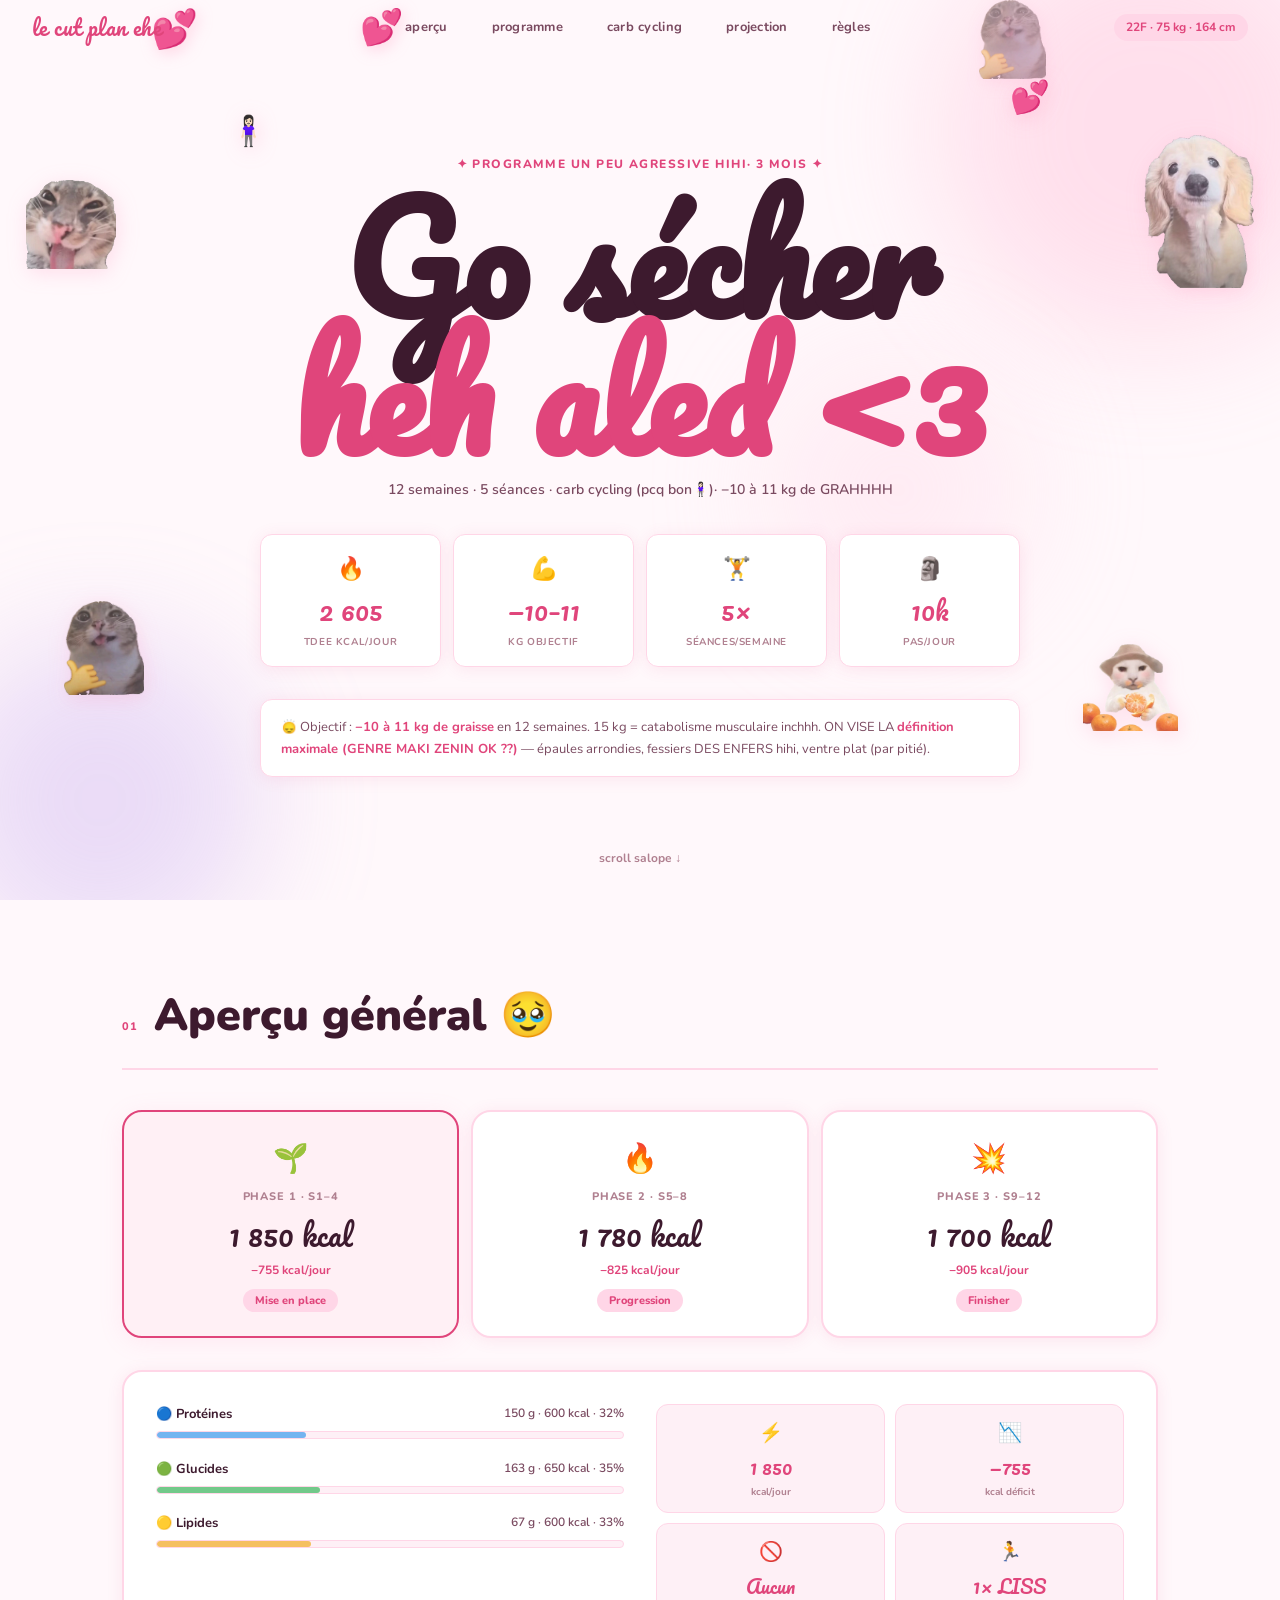
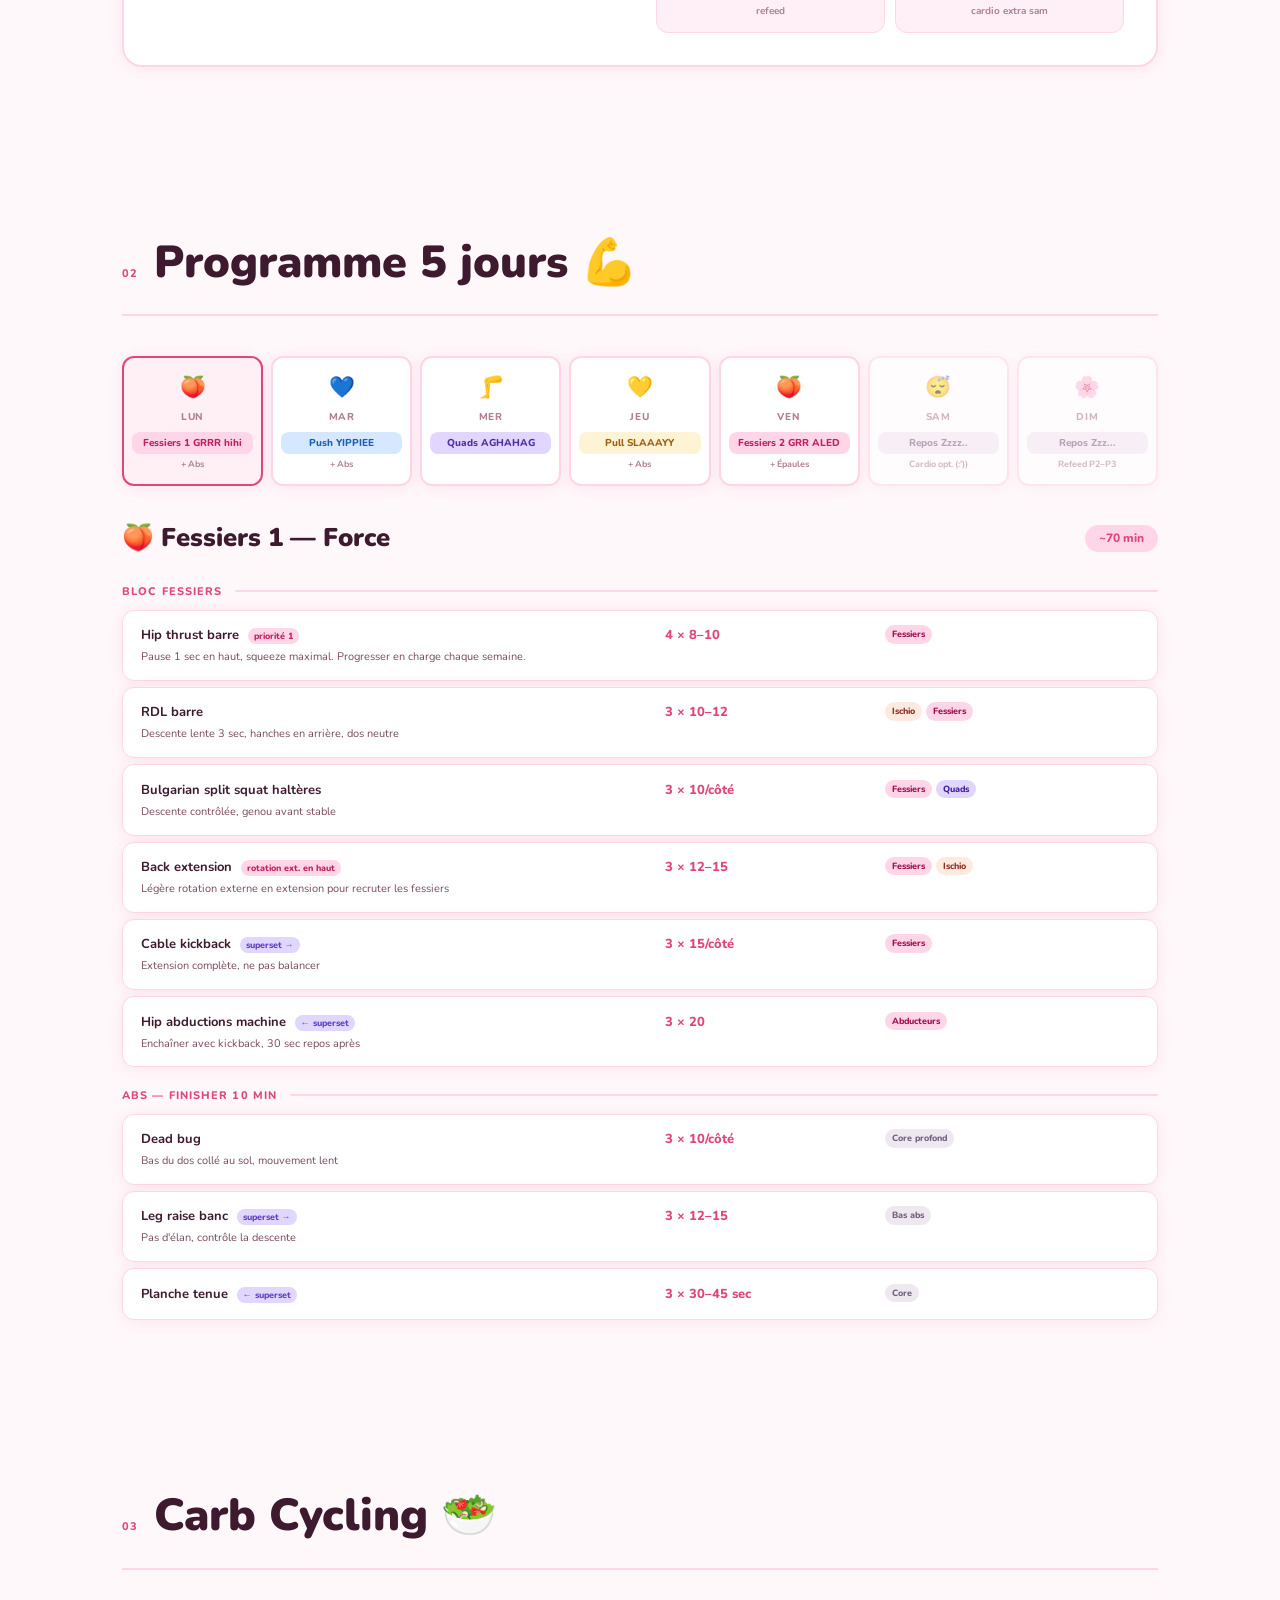
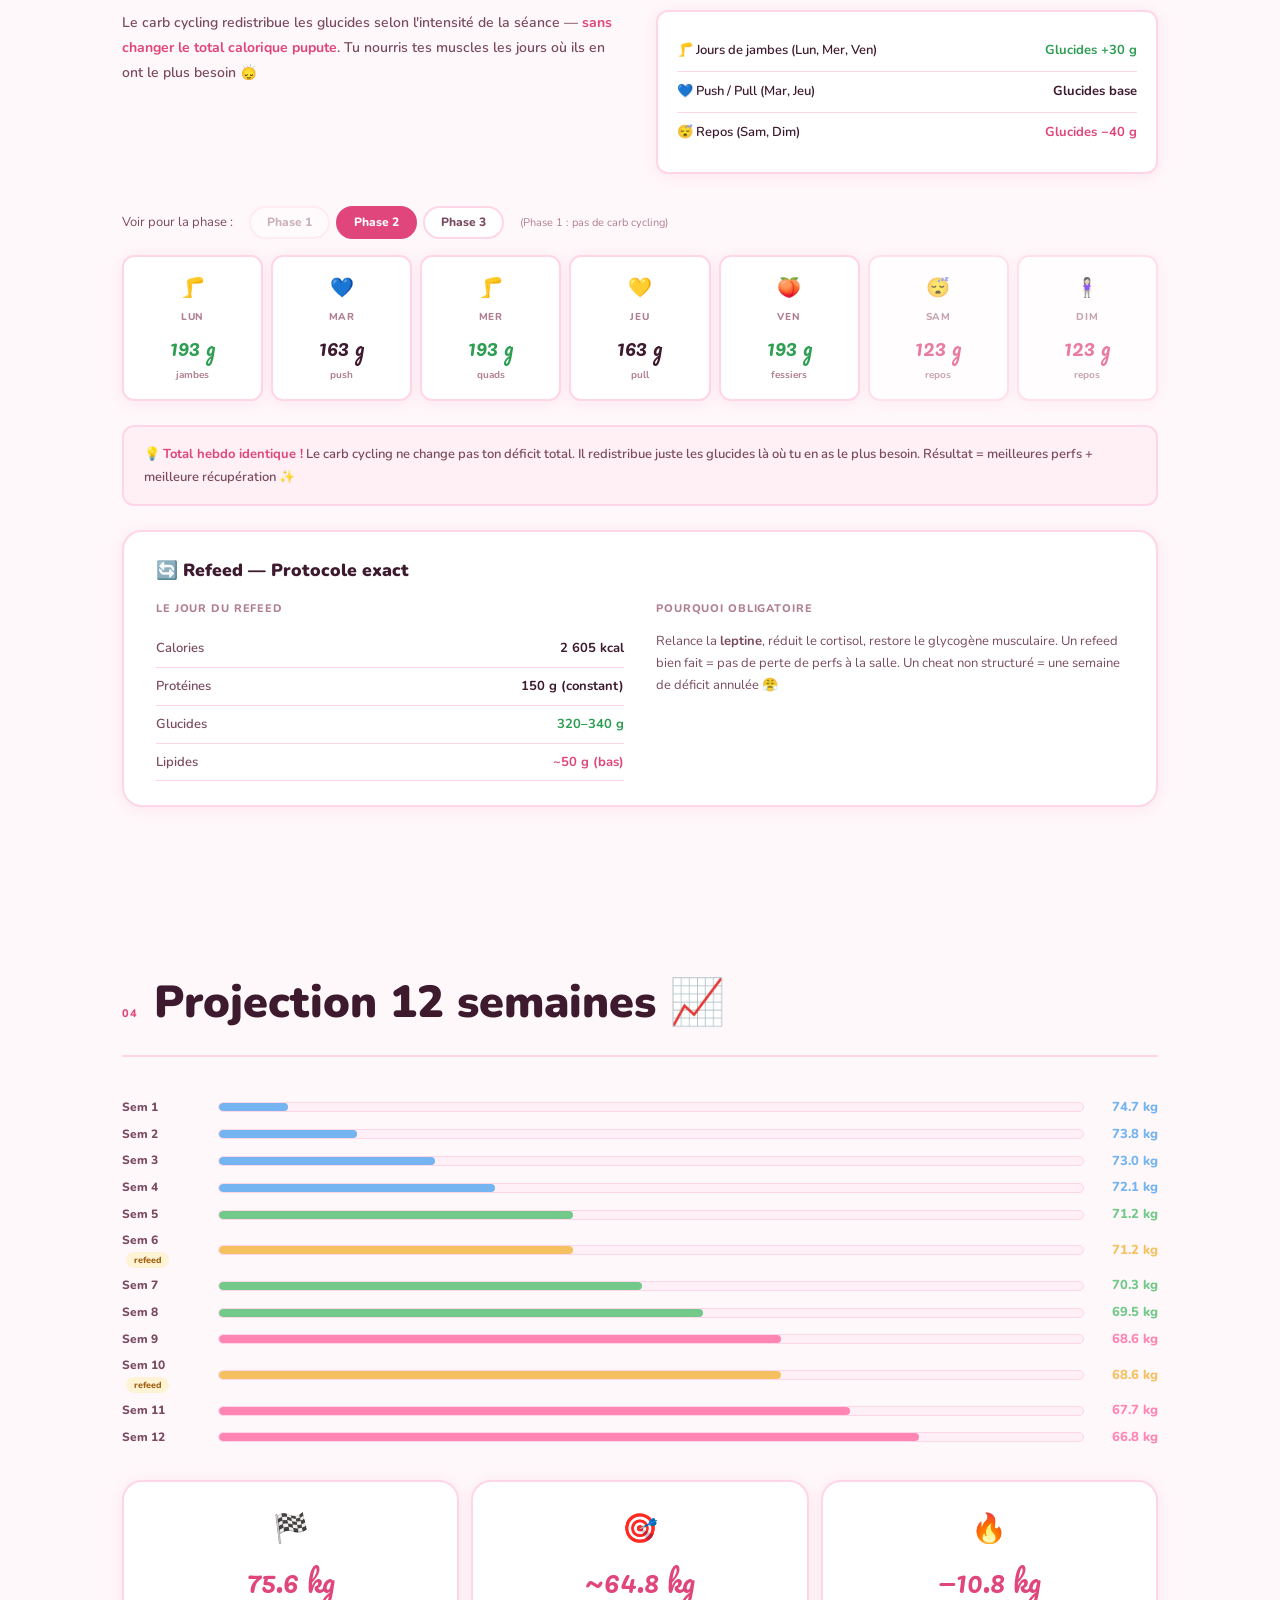
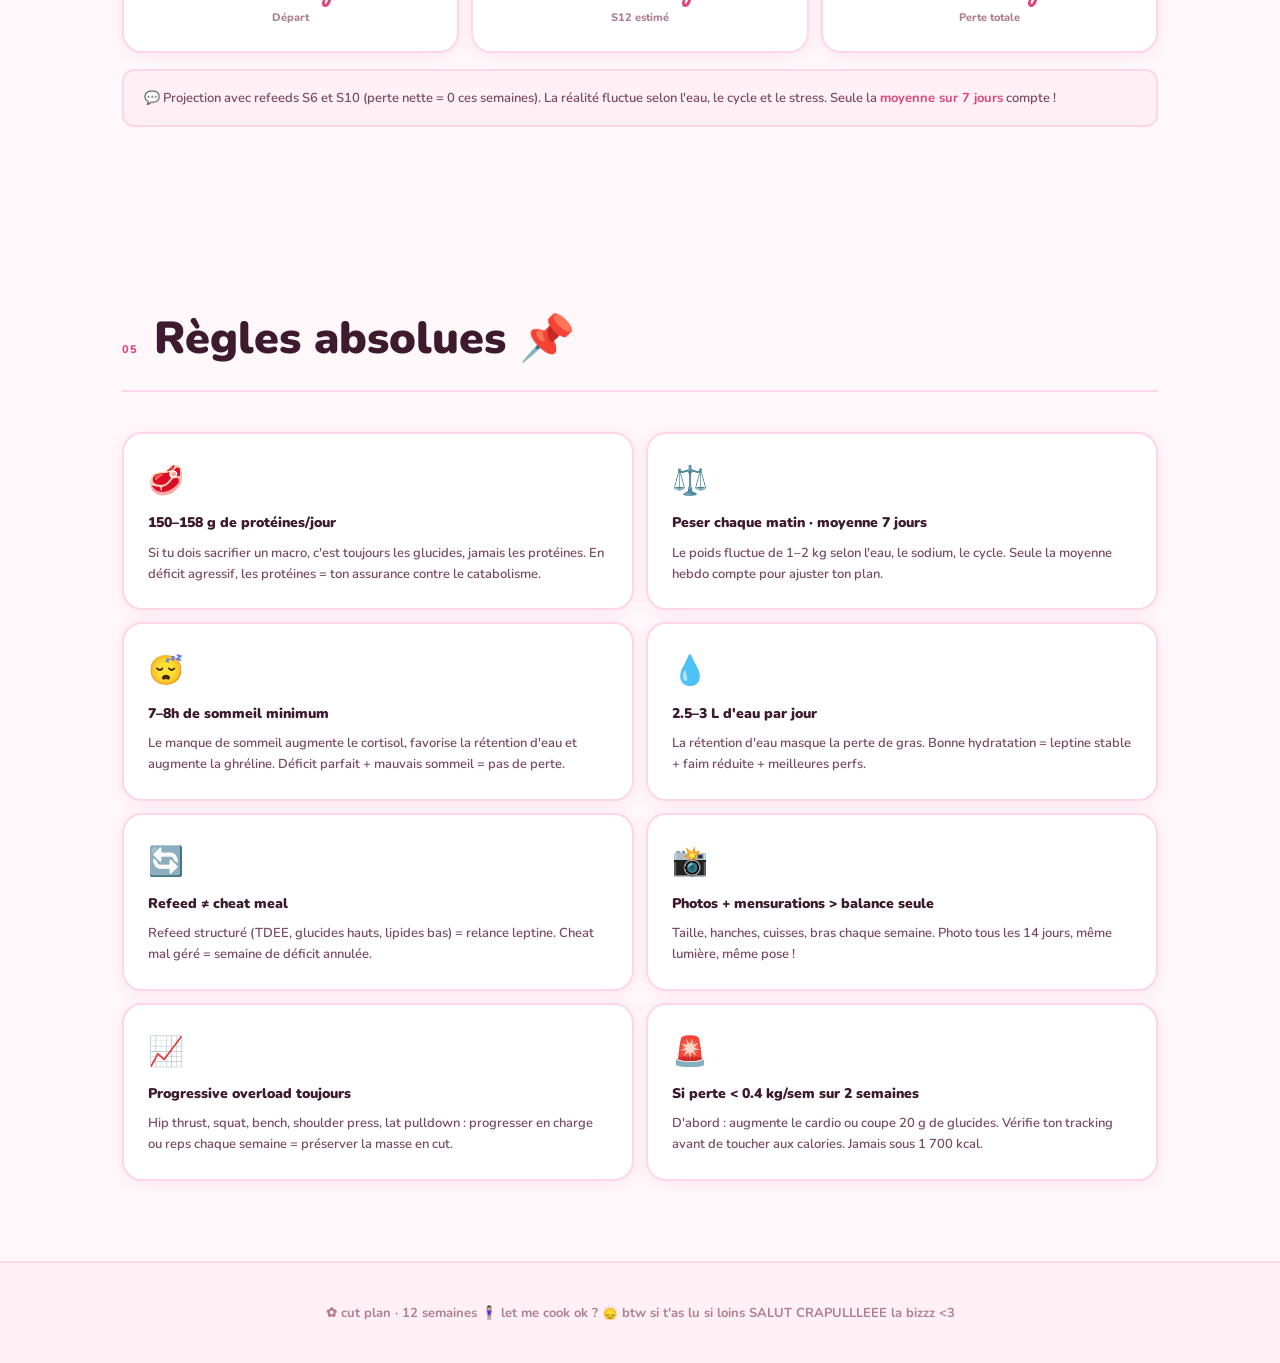
==== commit b82deaa7: "Update index.html" ====
--- a/index.html
+++ b/index.html
@@ -9,7 +9,7 @@
 <link rel="stylesheet" href="style.css">
 </head>
 <body>
-
+<!-- update -->
 <div class="progress-bar" id="progressBar"></div>
 
 <!-- FLOATING STICKERS (background decoration) -->
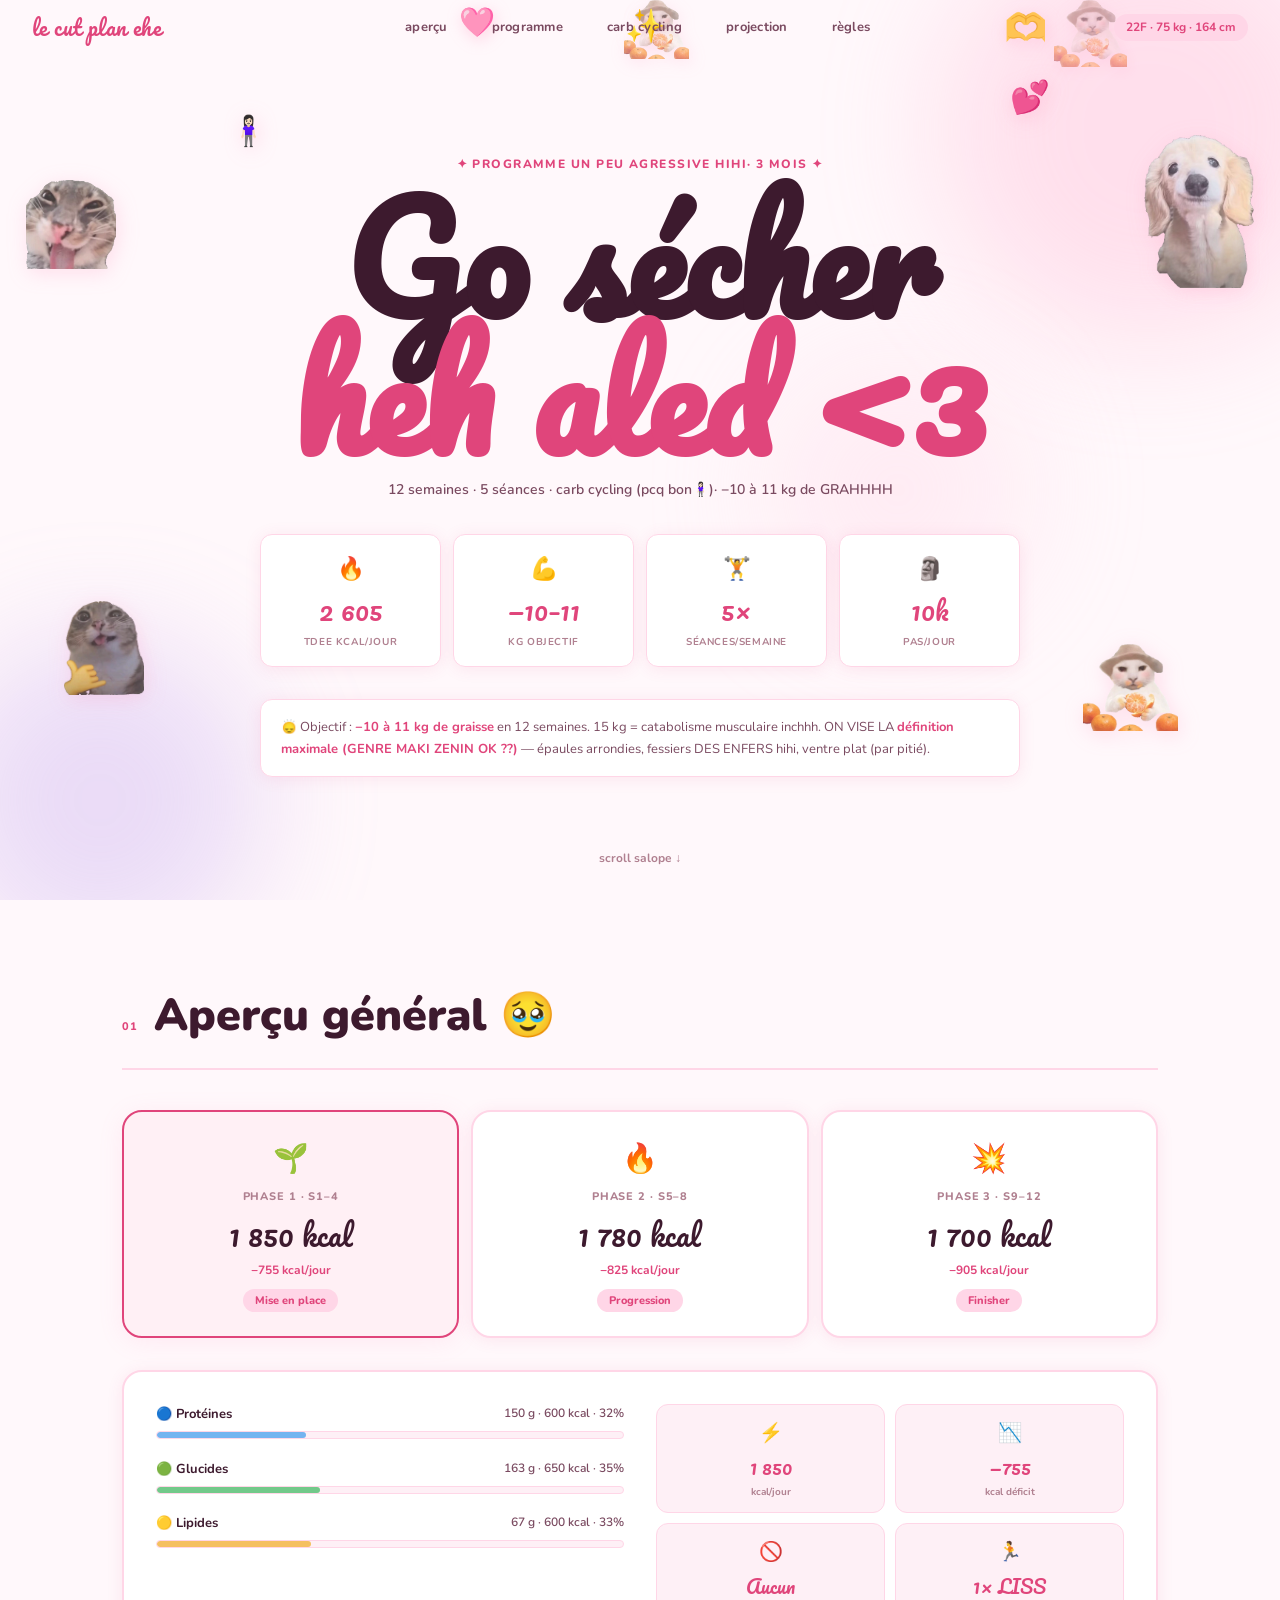
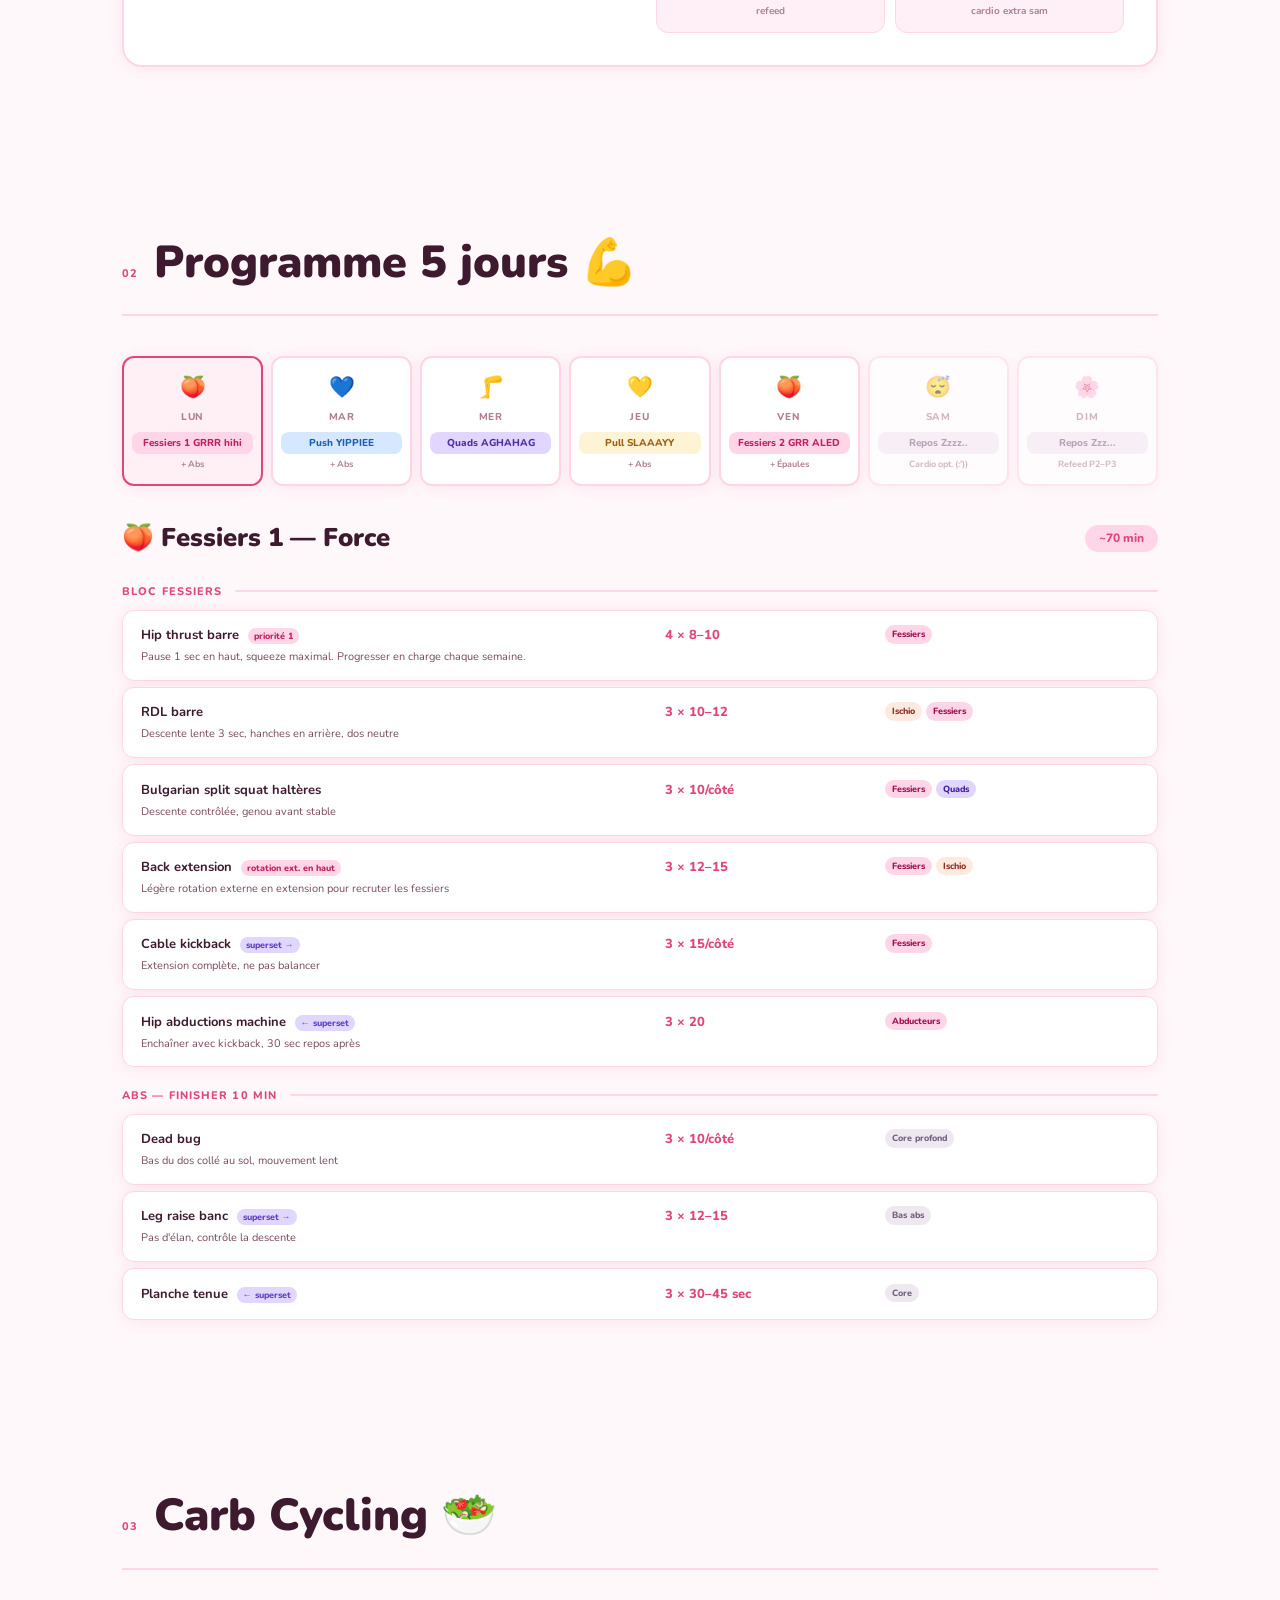
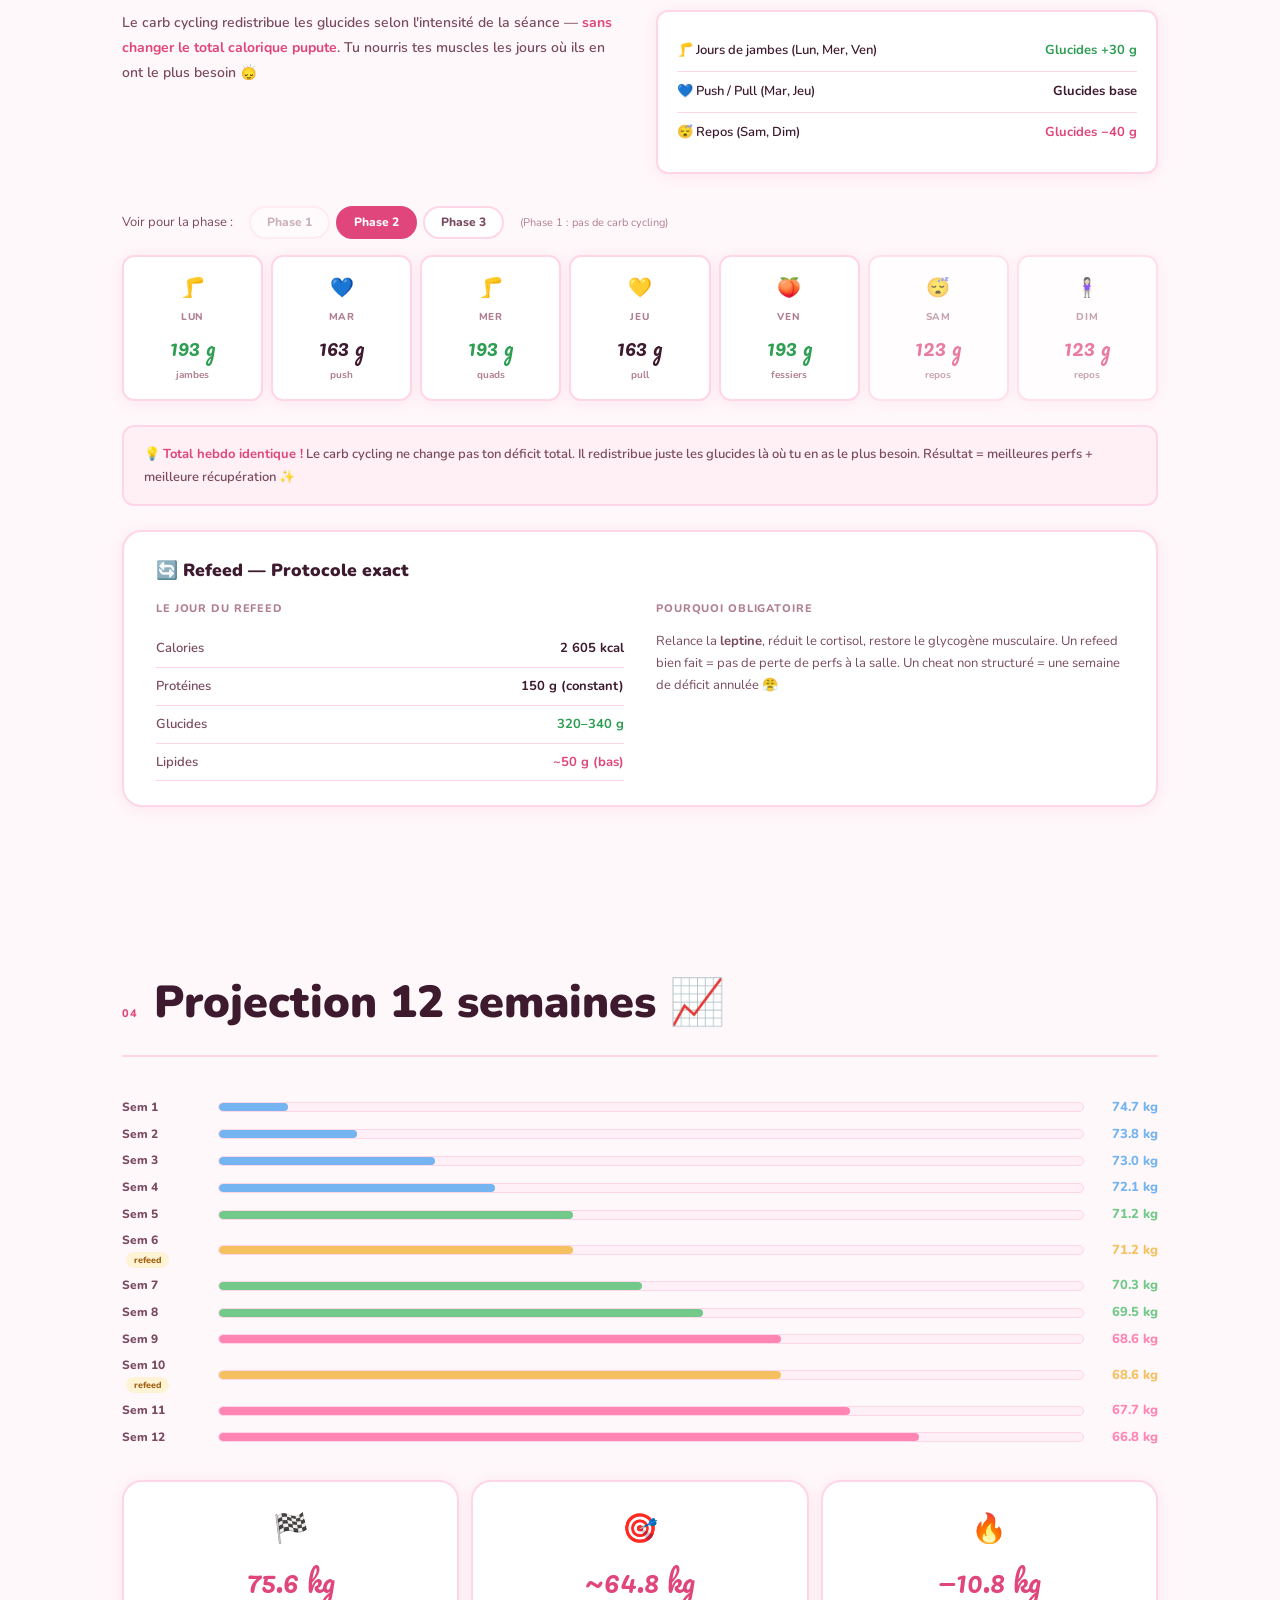
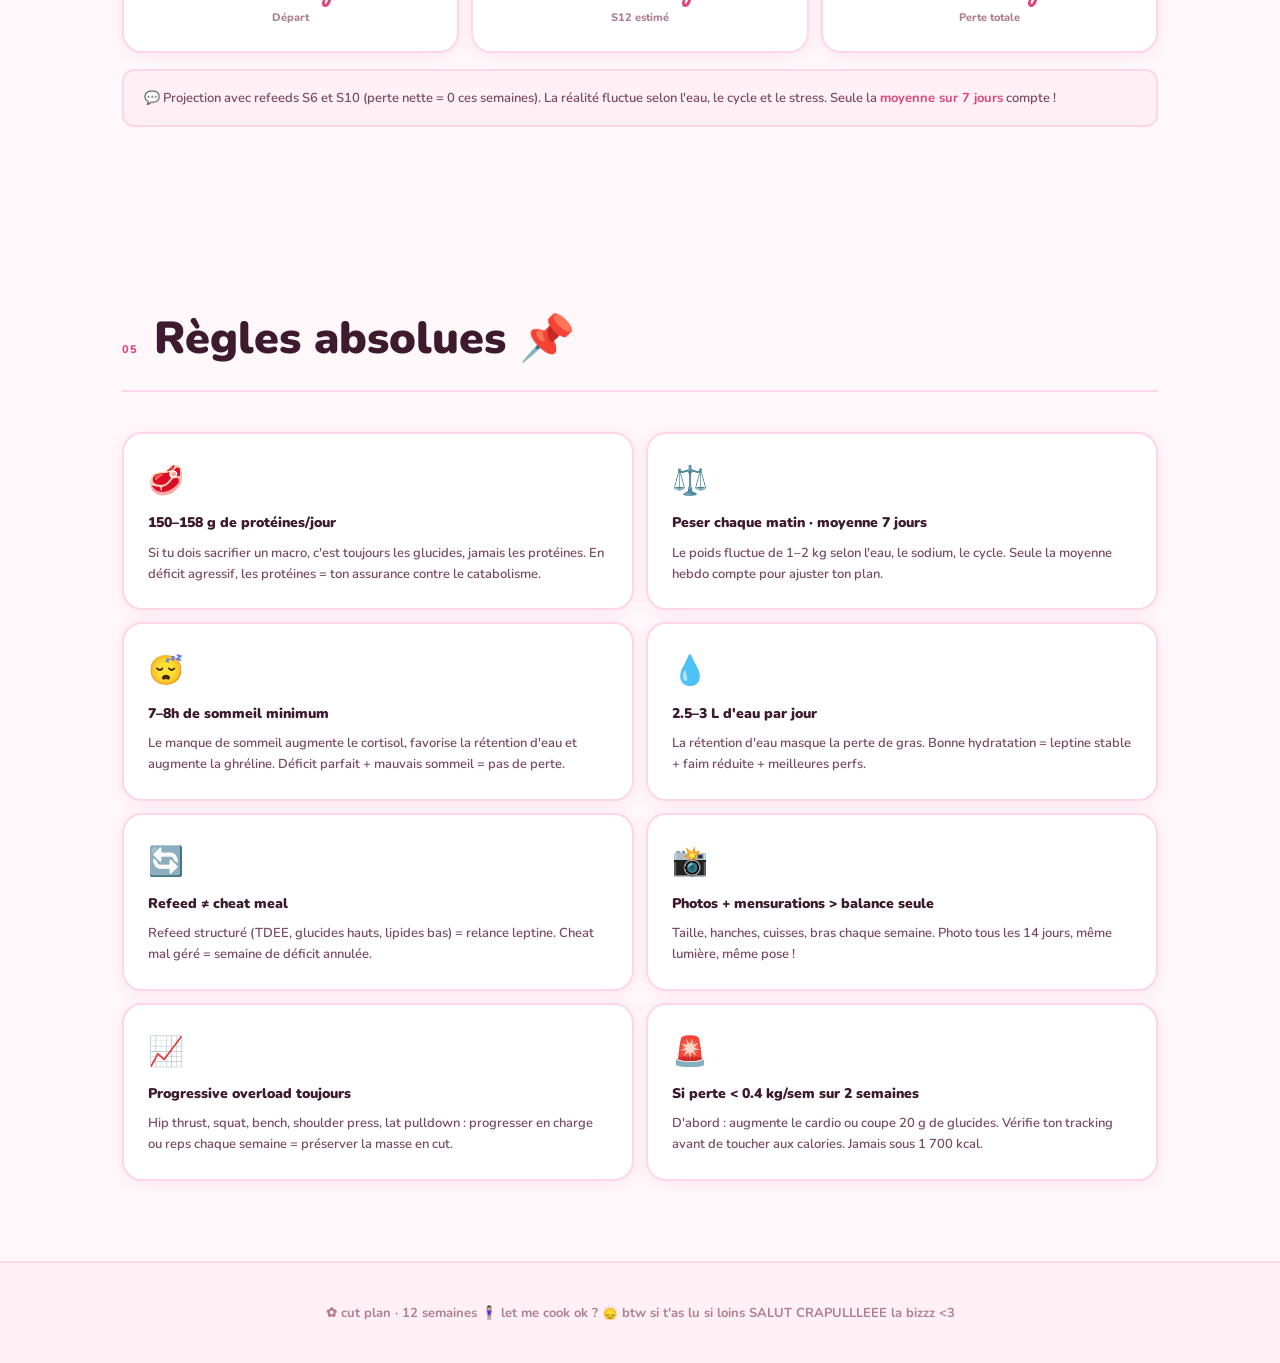
==== commit 87f48dda: "Update index.html" ====
--- a/index.html
+++ b/index.html
@@ -4,7 +4,7 @@
 <meta charset="UTF-8">
 <meta name="viewport" content="width=device-width, initial-scale=1.0">
 <title>LET ME COOK</title>
-<link rel="icon" type="image/png" href="stickers/619850903_18077071550522743_1446981766921803759_n.png">
+<link rel="icon" type="image/png" href="stickers/cat_orange_nobg.png">
 <link href="https://fonts.googleapis.com/css2?family=Nunito:ital,wght@0,400;0,600;0,700;0,800;0,900;1,400&family=Pacifico&display=swap" rel="stylesheet">
 <link rel="stylesheet" href="style.css">
 </head>
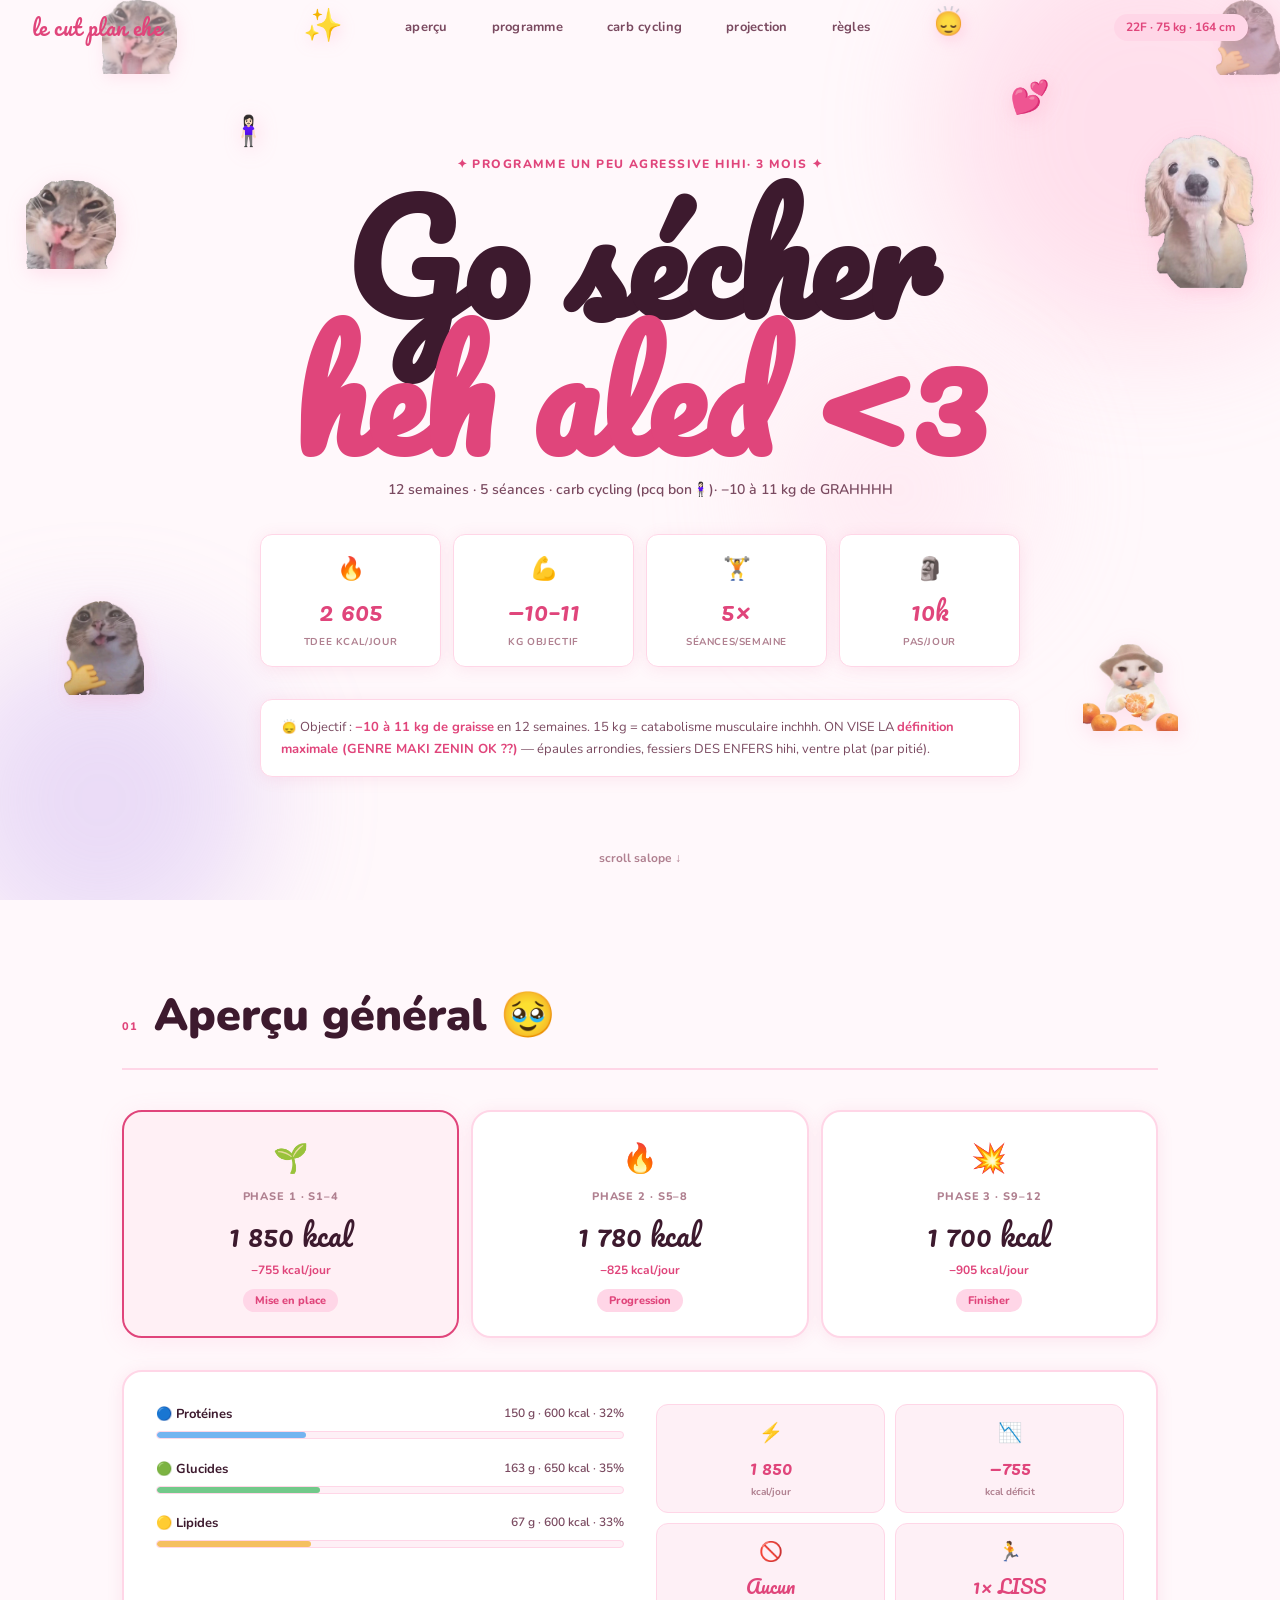
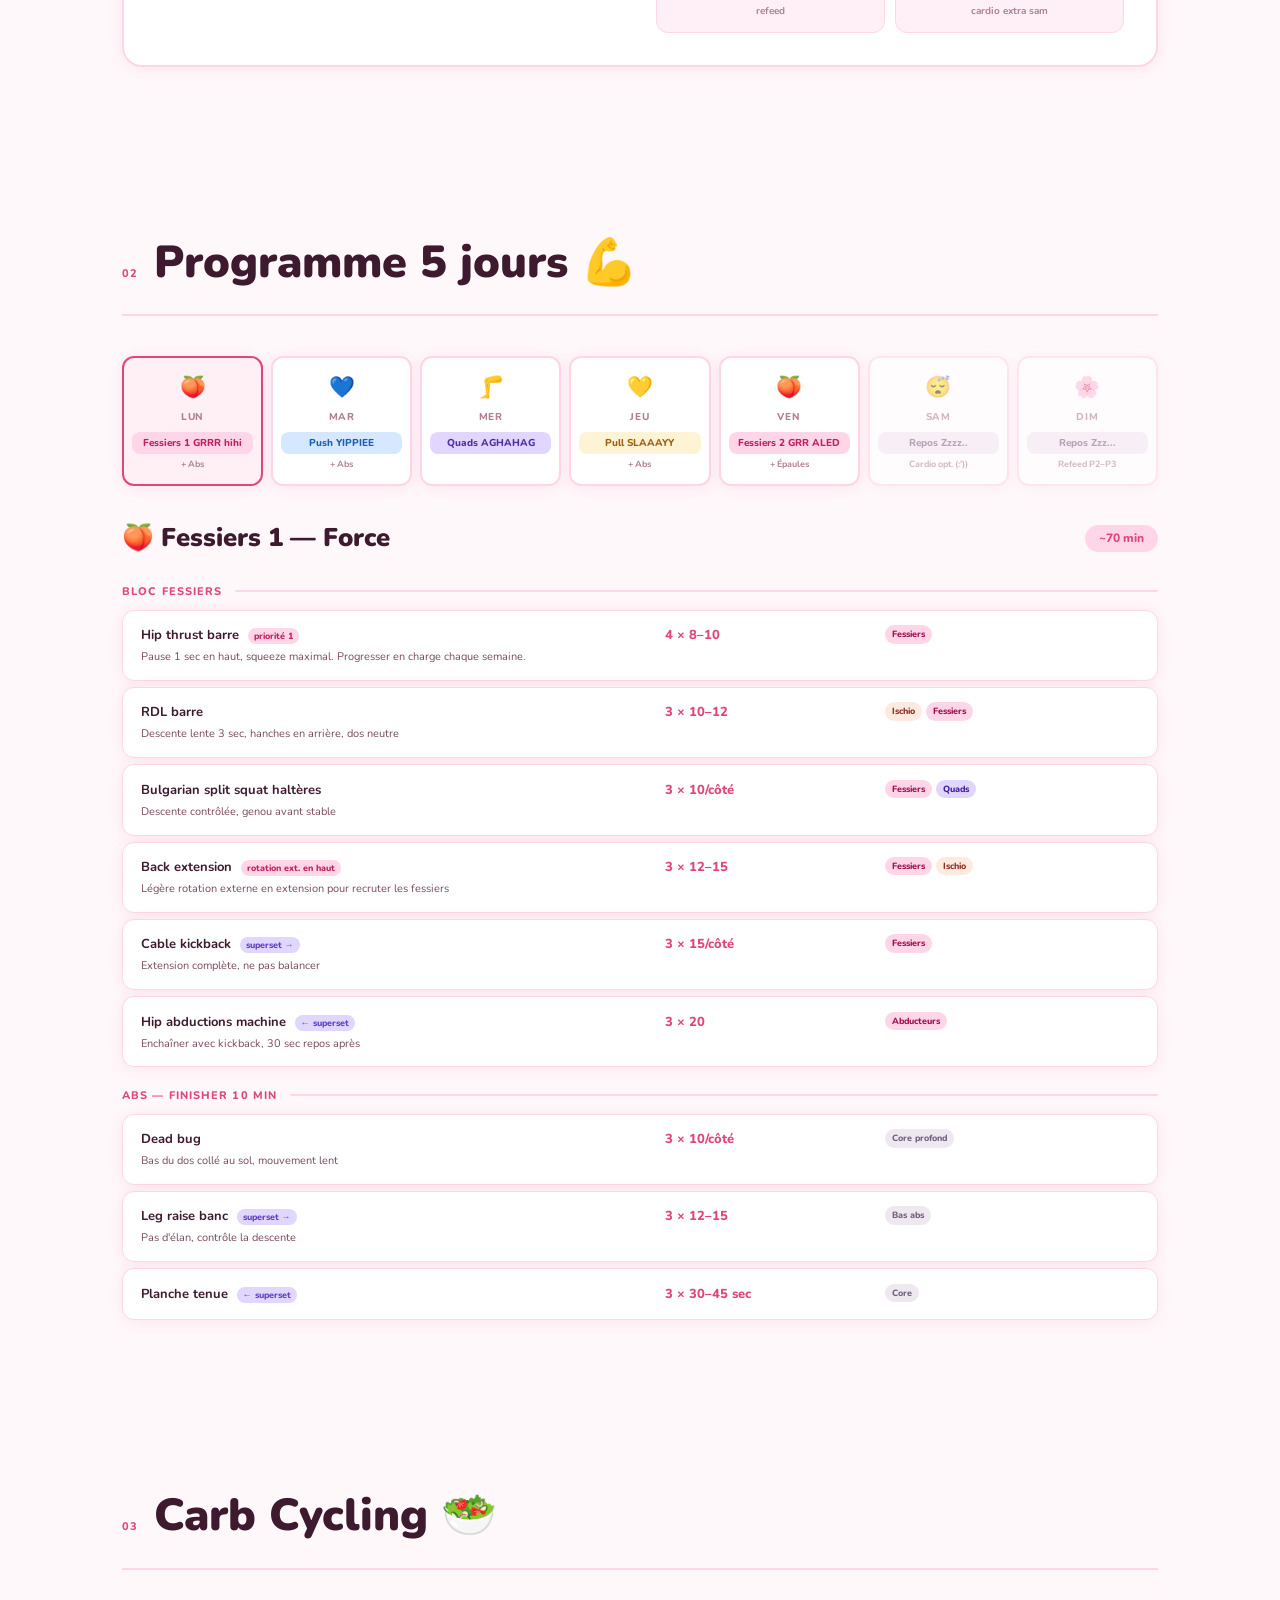
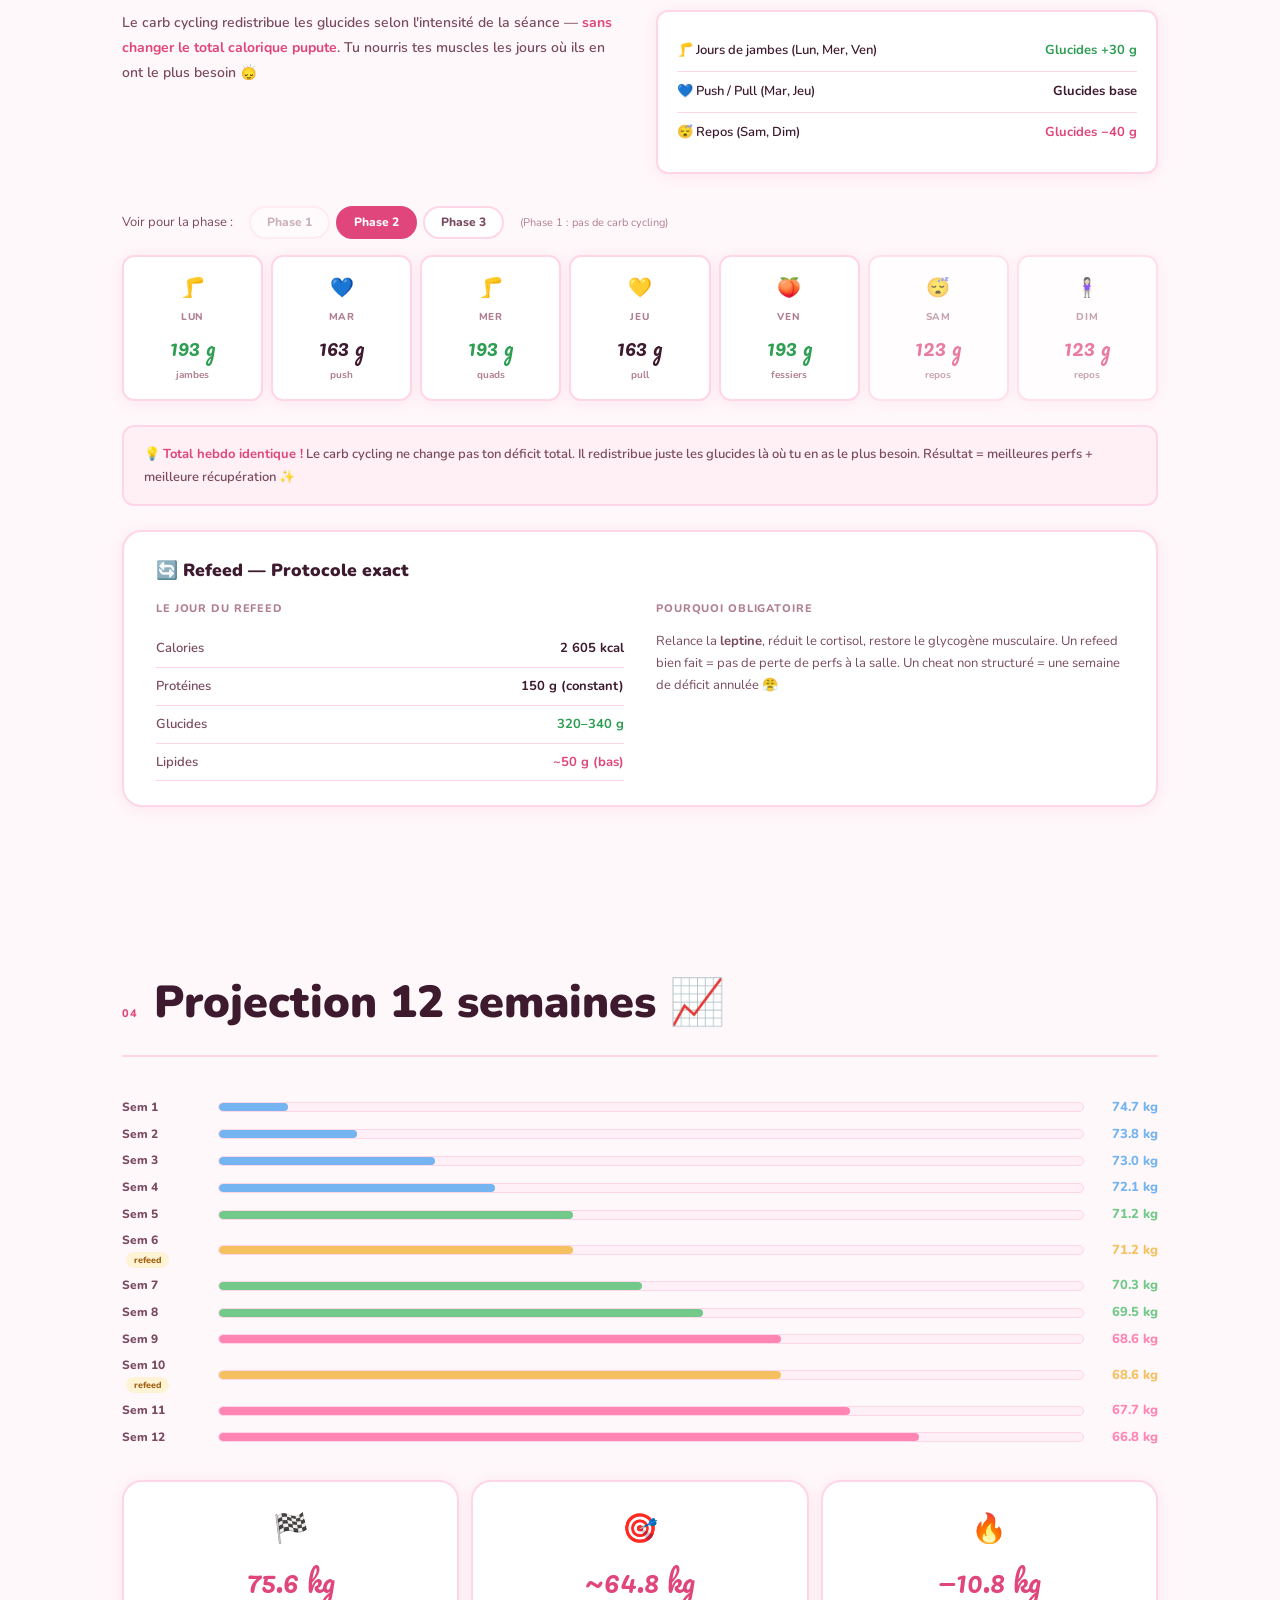
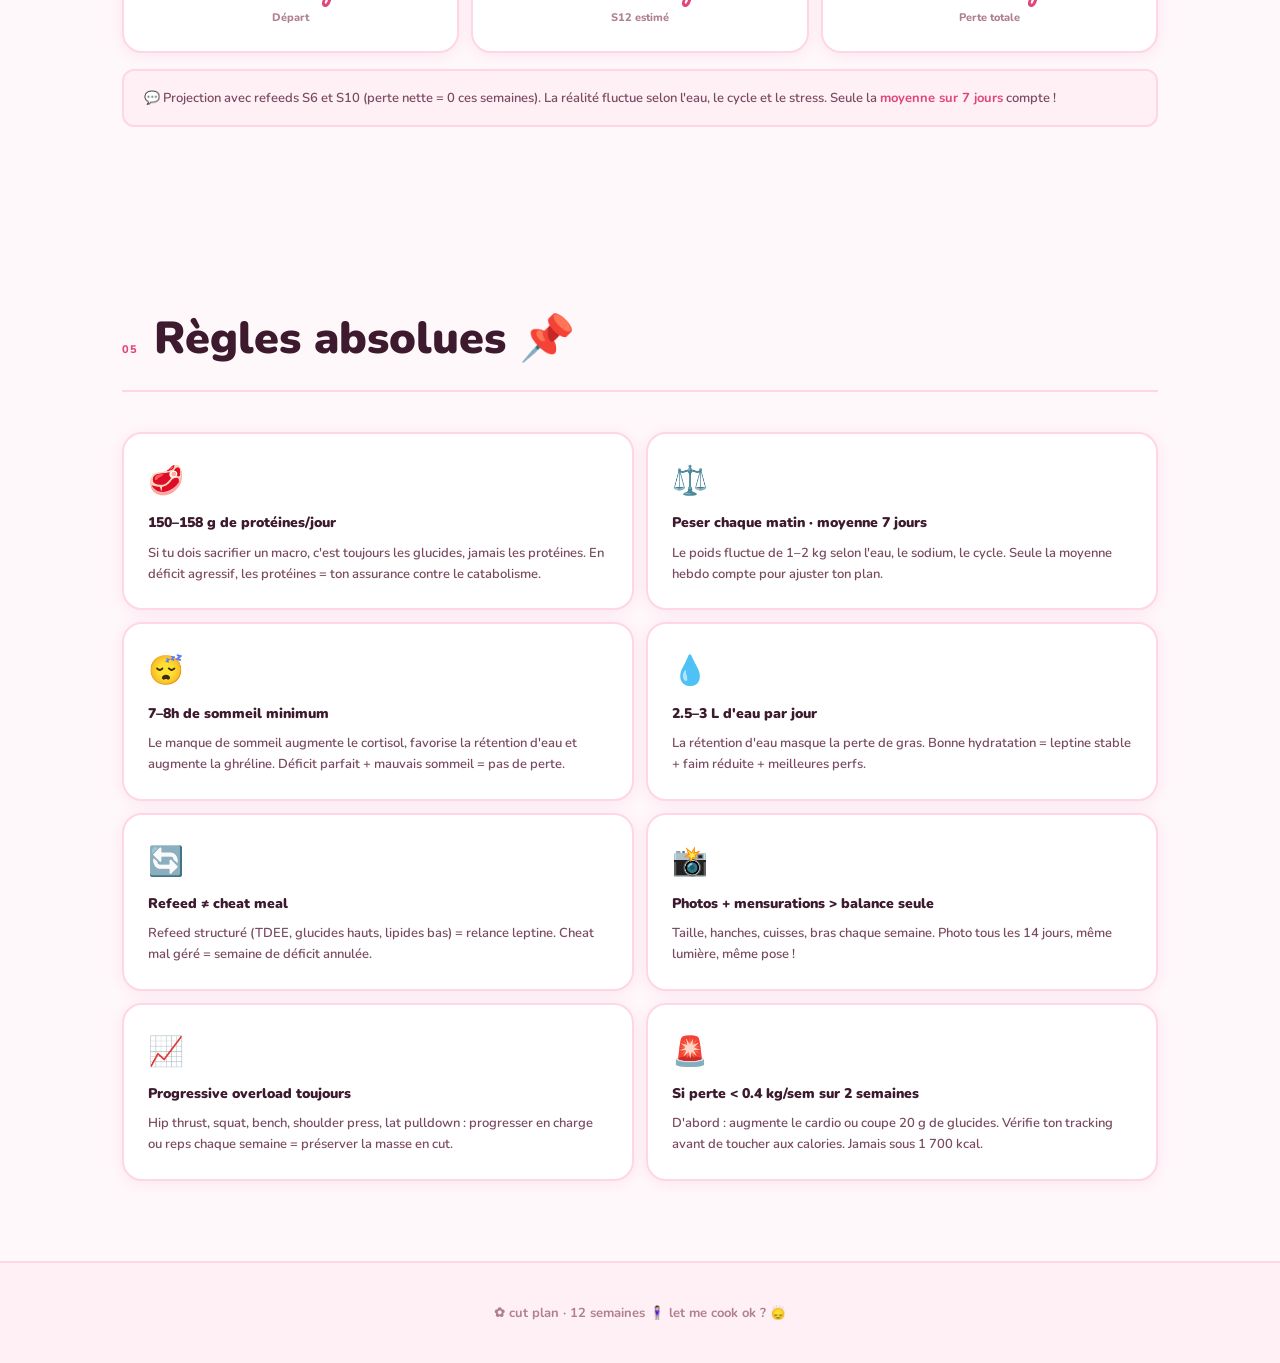
==== commit 66e9ef16: "Update index.html" ====
--- a/index.html
+++ b/index.html
@@ -433,7 +433,6 @@
 
 <footer>
   ✿ cut plan · 12 semaines 🧍🏻‍♀️ let me cook ok ? 🙂‍↕️
-  btw si t'as lu si loins SALUT CRAPULLLEEE la bizzz <3
 </footer>
 
 <script src="sticker_data.js"></script>
